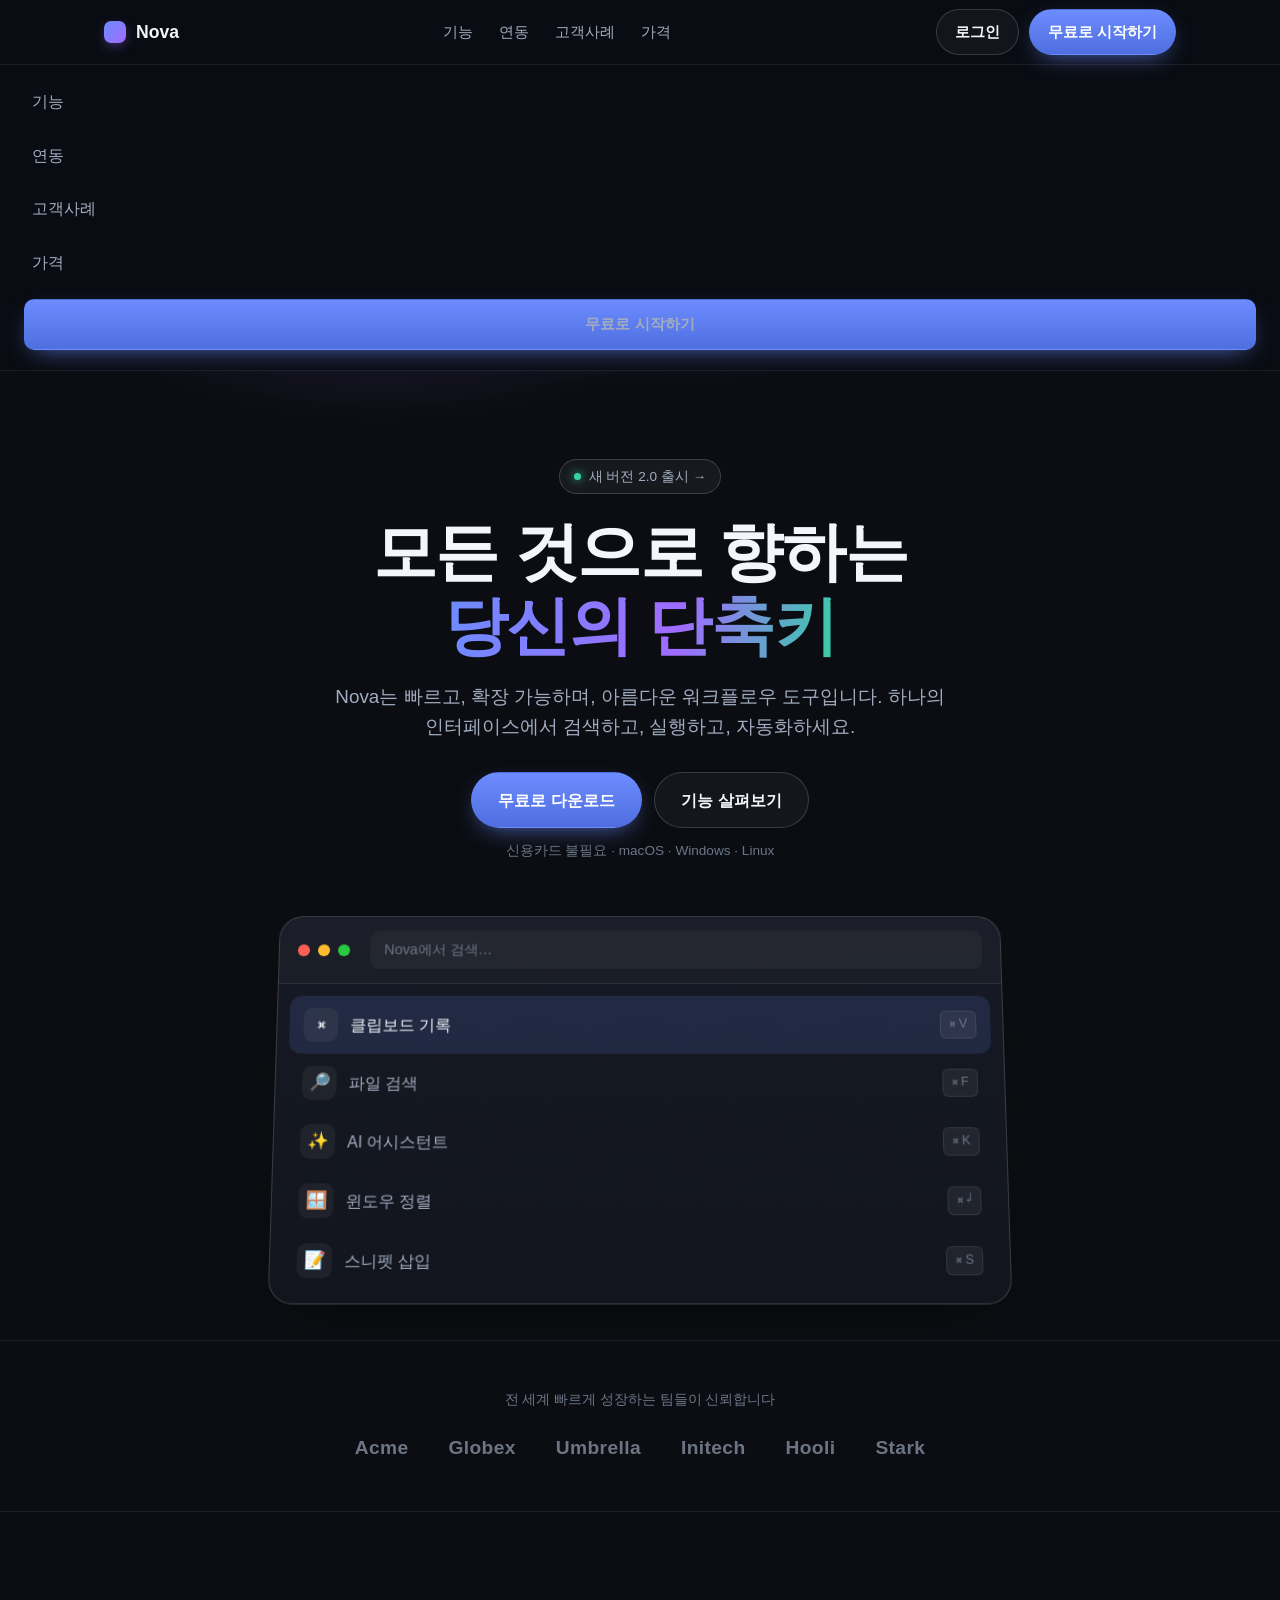
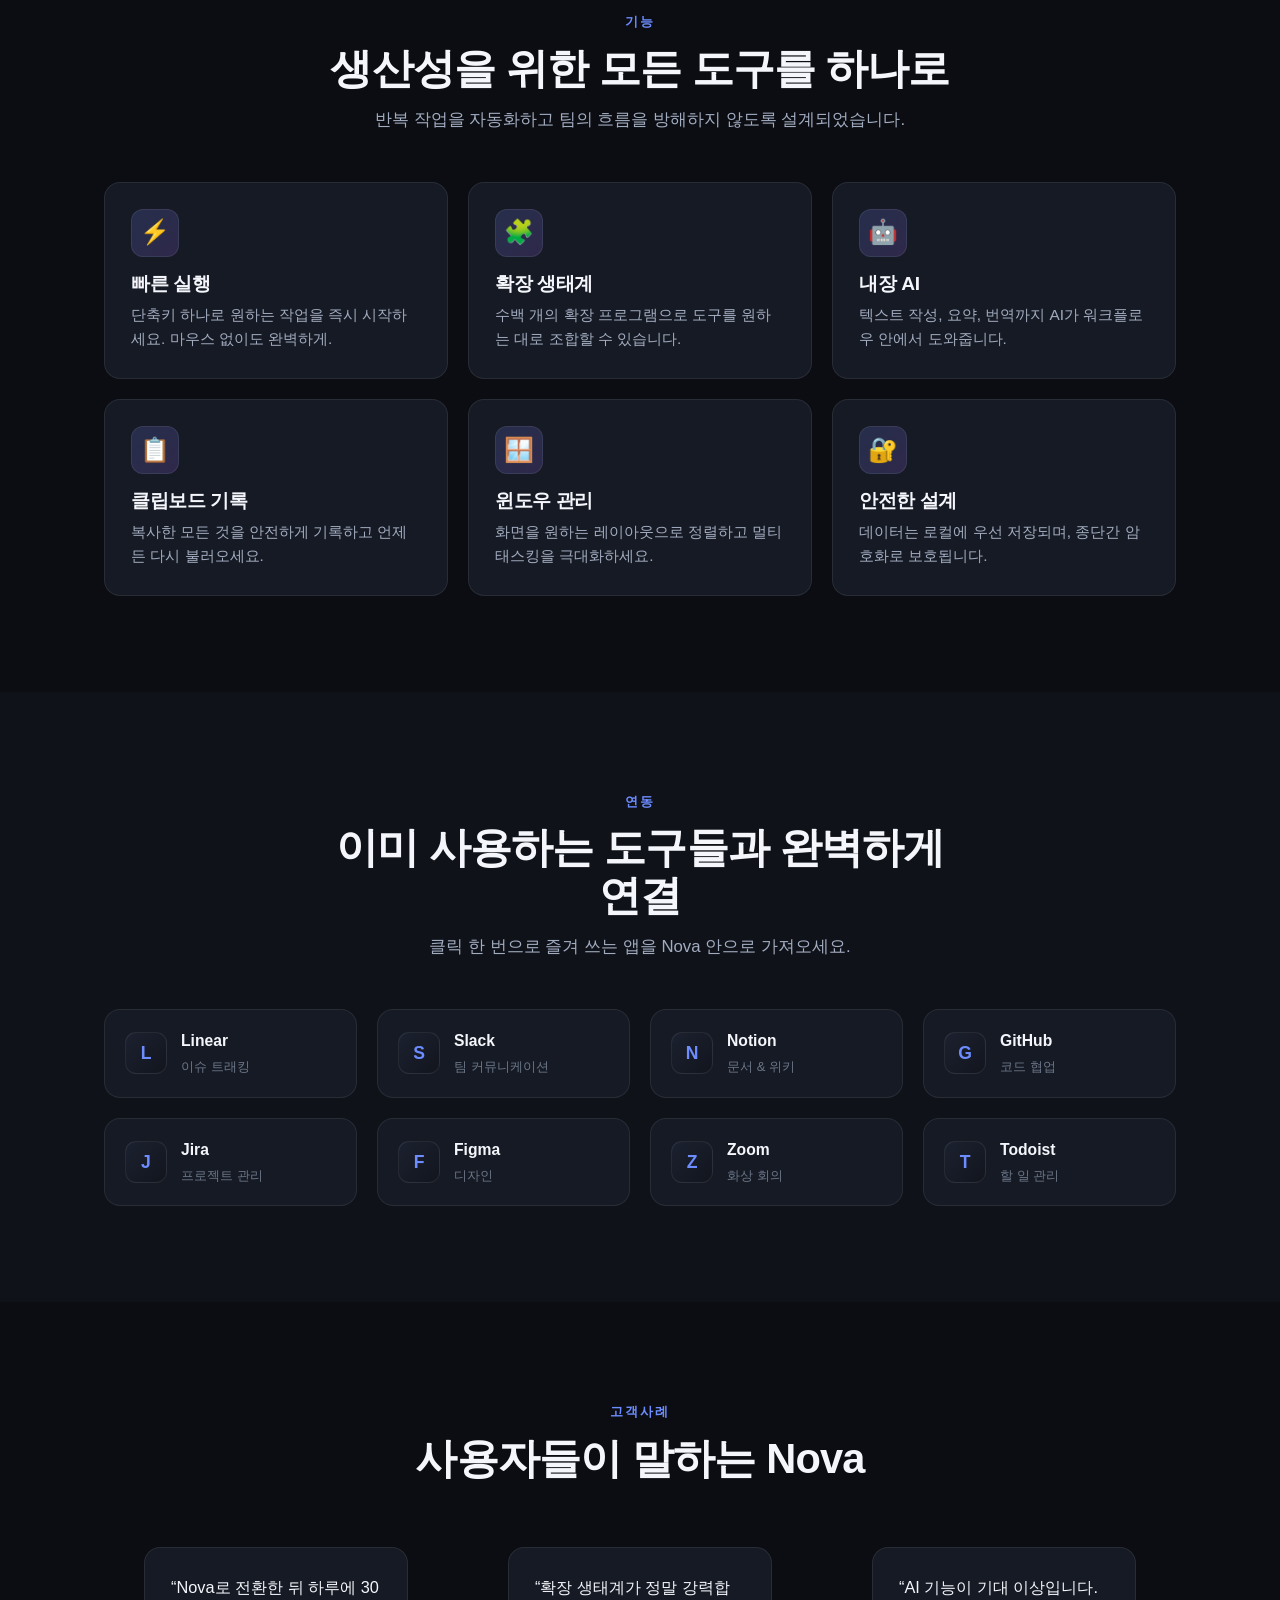
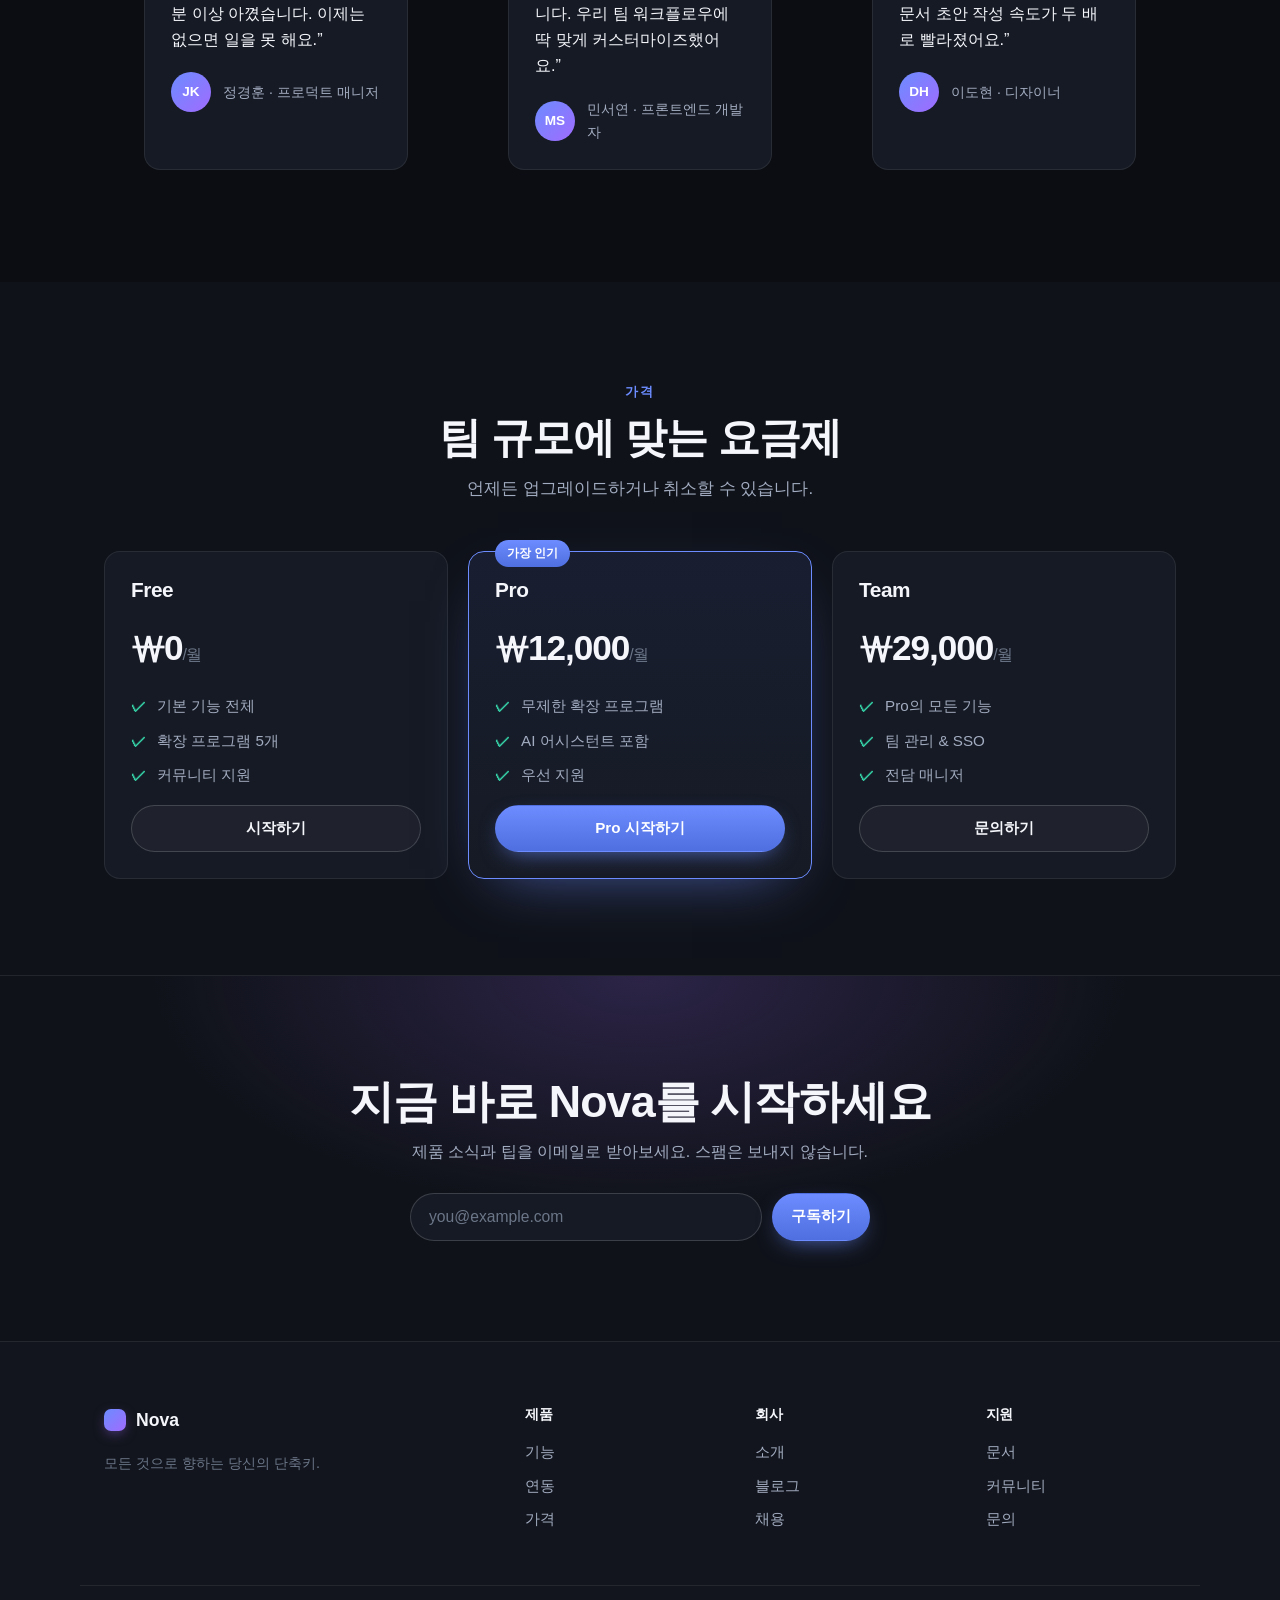
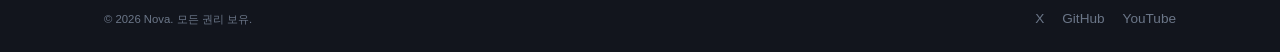
==== index.html @ d924d127 "Add Nova responsive landing page design template Raycast 스타일을 참고한 다크 테마 반응형 랜딩페이지 템플릿 추가. 프레임워크·의존성 " ====
<!DOCTYPE html>
<html lang="ko">
<head>
  <meta charset="UTF-8" />
  <meta name="viewport" content="width=device-width, initial-scale=1.0" />
  <meta name="description" content="모던 SaaS/제품 랜딩페이지 디자인 템플릿 — 반응형 레이아웃, 다크 테마, 재사용 가능한 컴포넌트." />
  <title>Nova — 제품 랜딩페이지 템플릿</title>
  <link rel="preconnect" href="https://fonts.googleapis.com" />
  <link rel="stylesheet" href="styles.css" />
</head>
<body>
  <!-- ============ Navigation ============ -->
  <header class="nav" id="top">
    <div class="container nav__inner">
      <a href="#top" class="brand" aria-label="Nova 홈">
        <span class="brand__mark" aria-hidden="true"></span>
        <span class="brand__name">Nova</span>
      </a>

      <nav class="nav__links" aria-label="주요 메뉴">
        <a href="#features">기능</a>
        <a href="#integrations">연동</a>
        <a href="#testimonials">고객사례</a>
        <a href="#pricing">가격</a>
      </nav>

      <div class="nav__actions">
        <a href="#" class="btn btn--ghost">로그인</a>
        <a href="#cta" class="btn btn--primary">무료로 시작하기</a>
      </div>

      <button class="nav__toggle" id="navToggle" aria-label="메뉴 열기" aria-expanded="false">
        <span></span><span></span><span></span>
      </button>
    </div>

    <div class="nav__mobile" id="navMobile" hidden>
      <a href="#features">기능</a>
      <a href="#integrations">연동</a>
      <a href="#testimonials">고객사례</a>
      <a href="#pricing">가격</a>
      <a href="#cta" class="btn btn--primary">무료로 시작하기</a>
    </div>
  </header>

  <main>
    <!-- ============ Hero ============ -->
    <section class="hero">
      <div class="hero__glow" aria-hidden="true"></div>
      <div class="container hero__inner">
        <a href="#" class="pill">
          <span class="pill__dot"></span> 새 버전 2.0 출시 →
        </a>
        <h1 class="hero__title">
          모든 것으로 향하는<br />
          <span class="gradient-text">당신의 단축키</span>
        </h1>
        <p class="hero__lead">
          Nova는 빠르고, 확장 가능하며, 아름다운 워크플로우 도구입니다.
          하나의 인터페이스에서 검색하고, 실행하고, 자동화하세요.
        </p>
        <div class="hero__actions">
          <a href="#cta" class="btn btn--primary btn--lg">무료로 다운로드</a>
          <a href="#features" class="btn btn--ghost btn--lg">기능 살펴보기</a>
        </div>
        <p class="hero__note">신용카드 불필요 · macOS · Windows · Linux</p>

        <div class="hero__preview">
          <div class="window">
            <div class="window__bar">
              <span class="dot dot--red"></span>
              <span class="dot dot--amber"></span>
              <span class="dot dot--green"></span>
              <div class="window__search">Nova에서 검색…</div>
            </div>
            <div class="window__body">
              <div class="cmd" style="--i:0"><span class="cmd__icon">⌘</span> 클립보드 기록 <kbd>⌘ V</kbd></div>
              <div class="cmd" style="--i:1"><span class="cmd__icon">🔎</span> 파일 검색 <kbd>⌘ F</kbd></div>
              <div class="cmd" style="--i:2"><span class="cmd__icon">✨</span> AI 어시스턴트 <kbd>⌘ K</kbd></div>
              <div class="cmd" style="--i:3"><span class="cmd__icon">🪟</span> 윈도우 정렬 <kbd>⌘ ↵</kbd></div>
              <div class="cmd" style="--i:4"><span class="cmd__icon">📝</span> 스니펫 삽입 <kbd>⌘ S</kbd></div>
            </div>
          </div>
        </div>
      </div>
    </section>

    <!-- ============ Logos ============ -->
    <section class="logos">
      <div class="container">
        <p class="logos__label">전 세계 빠르게 성장하는 팀들이 신뢰합니다</p>
        <div class="logos__row">
          <span>Acme</span><span>Globex</span><span>Umbrella</span>
          <span>Initech</span><span>Hooli</span><span>Stark</span>
        </div>
      </div>
    </section>

    <!-- ============ Features ============ -->
    <section class="section" id="features">
      <div class="container">
        <header class="section__head">
          <span class="eyebrow">기능</span>
          <h2>생산성을 위한 모든 도구를 하나로</h2>
          <p>반복 작업을 자동화하고 팀의 흐름을 방해하지 않도록 설계되었습니다.</p>
        </header>

        <div class="grid grid--3">
          <article class="card feature">
            <div class="feature__icon">⚡</div>
            <h3>빠른 실행</h3>
            <p>단축키 하나로 원하는 작업을 즉시 시작하세요. 마우스 없이도 완벽하게.</p>
          </article>
          <article class="card feature">
            <div class="feature__icon">🧩</div>
            <h3>확장 생태계</h3>
            <p>수백 개의 확장 프로그램으로 도구를 원하는 대로 조합할 수 있습니다.</p>
          </article>
          <article class="card feature">
            <div class="feature__icon">🤖</div>
            <h3>내장 AI</h3>
            <p>텍스트 작성, 요약, 번역까지 AI가 워크플로우 안에서 도와줍니다.</p>
          </article>
          <article class="card feature">
            <div class="feature__icon">📋</div>
            <h3>클립보드 기록</h3>
            <p>복사한 모든 것을 안전하게 기록하고 언제든 다시 불러오세요.</p>
          </article>
          <article class="card feature">
            <div class="feature__icon">🪟</div>
            <h3>윈도우 관리</h3>
            <p>화면을 원하는 레이아웃으로 정렬하고 멀티태스킹을 극대화하세요.</p>
          </article>
          <article class="card feature">
            <div class="feature__icon">🔐</div>
            <h3>안전한 설계</h3>
            <p>데이터는 로컬에 우선 저장되며, 종단간 암호화로 보호됩니다.</p>
          </article>
        </div>
      </div>
    </section>

    <!-- ============ Integrations ============ -->
    <section class="section section--muted" id="integrations">
      <div class="container">
        <header class="section__head">
          <span class="eyebrow">연동</span>
          <h2>이미 사용하는 도구들과 완벽하게 연결</h2>
          <p>클릭 한 번으로 즐겨 쓰는 앱을 Nova 안으로 가져오세요.</p>
        </header>

        <div class="grid grid--4 integrations">
          <div class="card int"><span class="int__badge">L</span><div><strong>Linear</strong><small>이슈 트래킹</small></div></div>
          <div class="card int"><span class="int__badge">S</span><div><strong>Slack</strong><small>팀 커뮤니케이션</small></div></div>
          <div class="card int"><span class="int__badge">N</span><div><strong>Notion</strong><small>문서 &amp; 위키</small></div></div>
          <div class="card int"><span class="int__badge">G</span><div><strong>GitHub</strong><small>코드 협업</small></div></div>
          <div class="card int"><span class="int__badge">J</span><div><strong>Jira</strong><small>프로젝트 관리</small></div></div>
          <div class="card int"><span class="int__badge">F</span><div><strong>Figma</strong><small>디자인</small></div></div>
          <div class="card int"><span class="int__badge">Z</span><div><strong>Zoom</strong><small>화상 회의</small></div></div>
          <div class="card int"><span class="int__badge">T</span><div><strong>Todoist</strong><small>할 일 관리</small></div></div>
        </div>
      </div>
    </section>

    <!-- ============ Testimonials ============ -->
    <section class="section" id="testimonials">
      <div class="container">
        <header class="section__head">
          <span class="eyebrow">고객사례</span>
          <h2>사용자들이 말하는 Nova</h2>
        </header>

        <div class="grid grid--3">
          <blockquote class="card quote">
            <p>“Nova로 전환한 뒤 하루에 30분 이상 아꼈습니다. 이제는 없으면 일을 못 해요.”</p>
            <footer><span class="avatar">JK</span><cite>정경훈 · 프로덕트 매니저</cite></footer>
          </blockquote>
          <blockquote class="card quote">
            <p>“확장 생태계가 정말 강력합니다. 우리 팀 워크플로우에 딱 맞게 커스터마이즈했어요.”</p>
            <footer><span class="avatar">MS</span><cite>민서연 · 프론트엔드 개발자</cite></footer>
          </blockquote>
          <blockquote class="card quote">
            <p>“AI 기능이 기대 이상입니다. 문서 초안 작성 속도가 두 배로 빨라졌어요.”</p>
            <footer><span class="avatar">DH</span><cite>이도현 · 디자이너</cite></footer>
          </blockquote>
        </div>
      </div>
    </section>

    <!-- ============ Pricing ============ -->
    <section class="section section--muted" id="pricing">
      <div class="container">
        <header class="section__head">
          <span class="eyebrow">가격</span>
          <h2>팀 규모에 맞는 요금제</h2>
          <p>언제든 업그레이드하거나 취소할 수 있습니다.</p>
        </header>

        <div class="grid grid--3 pricing">
          <div class="card plan">
            <h3>Free</h3>
            <p class="plan__price">₩0<span>/월</span></p>
            <ul>
              <li>기본 기능 전체</li>
              <li>확장 프로그램 5개</li>
              <li>커뮤니티 지원</li>
            </ul>
            <a href="#cta" class="btn btn--ghost btn--block">시작하기</a>
          </div>
          <div class="card plan plan--featured">
            <span class="plan__tag">가장 인기</span>
            <h3>Pro</h3>
            <p class="plan__price">₩12,000<span>/월</span></p>
            <ul>
              <li>무제한 확장 프로그램</li>
              <li>AI 어시스턴트 포함</li>
              <li>우선 지원</li>
            </ul>
            <a href="#cta" class="btn btn--primary btn--block">Pro 시작하기</a>
          </div>
          <div class="card plan">
            <h3>Team</h3>
            <p class="plan__price">₩29,000<span>/월</span></p>
            <ul>
              <li>Pro의 모든 기능</li>
              <li>팀 관리 &amp; SSO</li>
              <li>전담 매니저</li>
            </ul>
            <a href="#cta" class="btn btn--ghost btn--block">문의하기</a>
          </div>
        </div>
      </div>
    </section>

    <!-- ============ CTA / Newsletter ============ -->
    <section class="cta" id="cta">
      <div class="container cta__inner">
        <h2>지금 바로 Nova를 시작하세요</h2>
        <p>제품 소식과 팁을 이메일로 받아보세요. 스팸은 보내지 않습니다.</p>
        <form class="cta__form" onsubmit="return false;">
          <input type="email" placeholder="you@example.com" aria-label="이메일 주소" required />
          <button type="submit" class="btn btn--primary">구독하기</button>
        </form>
      </div>
    </section>
  </main>

  <!-- ============ Footer ============ -->
  <footer class="footer">
    <div class="container footer__inner">
      <div class="footer__brand">
        <a href="#top" class="brand">
          <span class="brand__mark" aria-hidden="true"></span>
          <span class="brand__name">Nova</span>
        </a>
        <p>모든 것으로 향하는 당신의 단축키.</p>
      </div>
      <nav class="footer__col">
        <h4>제품</h4>
        <a href="#features">기능</a>
        <a href="#integrations">연동</a>
        <a href="#pricing">가격</a>
      </nav>
      <nav class="footer__col">
        <h4>회사</h4>
        <a href="#">소개</a>
        <a href="#">블로그</a>
        <a href="#">채용</a>
      </nav>
      <nav class="footer__col">
        <h4>지원</h4>
        <a href="#">문서</a>
        <a href="#">커뮤니티</a>
        <a href="#">문의</a>
      </nav>
    </div>
    <div class="container footer__bottom">
      <small>© 2026 Nova. 모든 권리 보유.</small>
      <div class="footer__social">
        <a href="#" aria-label="X">X</a>
        <a href="#" aria-label="GitHub">GitHub</a>
        <a href="#" aria-label="YouTube">YouTube</a>
      </div>
    </div>
  </footer>

  <script src="script.js"></script>
</body>
</html>
---- styles.css ----
/* ============================================================
   Nova — 제품 랜딩페이지 디자인 템플릿
   반응형 · 다크 테마 · 재사용 가능한 컴포넌트
   ============================================================ */

/* ---------- Design tokens ---------- */
:root {
  --bg:            #0b0d12;
  --bg-elev:       #12151d;
  --bg-muted:      #0f1219;
  --surface:       #161a24;
  --surface-2:     #1c2130;
  --border:        rgba(255, 255, 255, 0.08);
  --border-strong: rgba(255, 255, 255, 0.16);
  --text:          #f4f6fb;
  --text-dim:      #a2acc0;
  --text-faint:    #6b7688;
  --brand:         #6c8cff;
  --brand-2:       #a06bff;
  --accent:        #35d0a5;
  --danger:        #ff5f57;
  --amber:         #febc2e;
  --green:         #28c840;

  --radius-sm: 10px;
  --radius:    16px;
  --radius-lg: 24px;
  --shadow:    0 20px 60px -20px rgba(0, 0, 0, 0.6);
  --shadow-sm: 0 6px 24px -12px rgba(0, 0, 0, 0.5);

  --container: 1120px;
  --gutter:    24px;

  --font: -apple-system, BlinkMacSystemFont, "Segoe UI", "Noto Sans KR",
          Roboto, Helvetica, Arial, sans-serif;
}

/* ---------- Reset ---------- */
*,
*::before,
*::after { box-sizing: border-box; }

html { scroll-behavior: smooth; }

body {
  margin: 0;
  font-family: var(--font);
  background: var(--bg);
  color: var(--text);
  line-height: 1.6;
  -webkit-font-smoothing: antialiased;
  overflow-x: hidden;
}

h1, h2, h3, h4 { line-height: 1.15; margin: 0; font-weight: 700; letter-spacing: -0.02em; }
p { margin: 0; }
a { color: inherit; text-decoration: none; }
img { max-width: 100%; display: block; }
ul { margin: 0; padding: 0; list-style: none; }

.container {
  width: 100%;
  max-width: var(--container);
  margin-inline: auto;
  padding-inline: var(--gutter);
}

/* ---------- Buttons ---------- */
.btn {
  --btn-pad: 10px 18px;
  display: inline-flex;
  align-items: center;
  justify-content: center;
  gap: 8px;
  padding: var(--btn-pad);
  border-radius: 999px;
  font-size: 0.95rem;
  font-weight: 600;
  border: 1px solid transparent;
  cursor: pointer;
  transition: transform 0.15s ease, background 0.2s ease, border-color 0.2s ease, box-shadow 0.2s ease;
  white-space: nowrap;
}
.btn:active { transform: translateY(1px); }
.btn--primary {
  background: linear-gradient(180deg, var(--brand), #4f6fe0);
  color: #fff;
  box-shadow: 0 8px 24px -10px rgba(108, 140, 255, 0.8);
}
.btn--primary:hover { box-shadow: 0 12px 30px -8px rgba(108, 140, 255, 0.9); transform: translateY(-1px); }
.btn--ghost {
  background: rgba(255, 255, 255, 0.04);
  color: var(--text);
  border-color: var(--border-strong);
}
.btn--ghost:hover { background: rgba(255, 255, 255, 0.08); }
.btn--lg { --btn-pad: 14px 26px; font-size: 1.02rem; }
.btn--block { width: 100%; }

/* ---------- Navigation ---------- */
.nav {
  position: sticky;
  top: 0;
  z-index: 50;
  backdrop-filter: saturate(160%) blur(14px);
  background: rgba(11, 13, 18, 0.72);
  border-bottom: 1px solid var(--border);
}
.nav__inner {
  display: flex;
  align-items: center;
  gap: 24px;
  height: 64px;
}
.brand { display: inline-flex; align-items: center; gap: 10px; font-weight: 700; font-size: 1.1rem; }
.brand__mark {
  width: 22px; height: 22px; border-radius: 7px;
  background: linear-gradient(135deg, var(--brand), var(--brand-2));
  box-shadow: 0 4px 14px -4px rgba(160, 107, 255, 0.7);
}
.nav__links { display: flex; gap: 26px; margin-inline: auto; }
.nav__links a { color: var(--text-dim); font-size: 0.95rem; transition: color 0.15s ease; }
.nav__links a:hover { color: var(--text); }
.nav__actions { display: flex; gap: 10px; }

.nav__toggle {
  display: none;
  flex-direction: column;
  gap: 5px;
  background: none;
  border: 0;
  cursor: pointer;
  padding: 8px;
  margin-left: auto;
}
.nav__toggle span {
  width: 22px; height: 2px; background: var(--text); border-radius: 2px;
  transition: transform 0.25s ease, opacity 0.2s ease;
}
.nav__toggle[aria-expanded="true"] span:nth-child(1) { transform: translateY(7px) rotate(45deg); }
.nav__toggle[aria-expanded="true"] span:nth-child(2) { opacity: 0; }
.nav__toggle[aria-expanded="true"] span:nth-child(3) { transform: translateY(-7px) rotate(-45deg); }

.nav__mobile {
  display: flex;
  flex-direction: column;
  gap: 4px;
  padding: 12px var(--gutter) 20px;
  border-top: 1px solid var(--border);
}
.nav__mobile a { padding: 12px 8px; color: var(--text-dim); border-radius: var(--radius-sm); }
.nav__mobile a:hover { background: var(--surface); color: var(--text); }
.nav__mobile .btn { margin-top: 8px; }

/* ---------- Hero ---------- */
.hero { position: relative; padding: 88px 0 40px; text-align: center; overflow: hidden; }
.hero__glow {
  position: absolute; inset: -20% 0 auto 0; height: 620px; z-index: 0;
  background:
    radial-gradient(600px 300px at 50% 0%, rgba(108, 140, 255, 0.28), transparent 70%),
    radial-gradient(500px 260px at 30% 10%, rgba(160, 107, 255, 0.22), transparent 70%);
  pointer-events: none;
}
.hero__inner { position: relative; z-index: 1; }

.pill {
  display: inline-flex; align-items: center; gap: 8px;
  padding: 6px 14px; border-radius: 999px;
  background: rgba(255, 255, 255, 0.05);
  border: 1px solid var(--border-strong);
  font-size: 0.85rem; color: var(--text-dim);
  transition: border-color 0.2s ease, color 0.2s ease;
}
.pill:hover { color: var(--text); border-color: var(--brand); }
.pill__dot { width: 7px; height: 7px; border-radius: 50%; background: var(--accent); box-shadow: 0 0 10px var(--accent); }

.hero__title { font-size: clamp(2.4rem, 6vw, 4rem); margin: 22px 0 18px; }
.gradient-text {
  background: linear-gradient(100deg, var(--brand), var(--brand-2) 60%, var(--accent));
  -webkit-background-clip: text; background-clip: text; color: transparent;
}
.hero__lead { max-width: 620px; margin: 0 auto; color: var(--text-dim); font-size: clamp(1rem, 2vw, 1.18rem); }
.hero__actions { display: flex; gap: 12px; justify-content: center; flex-wrap: wrap; margin: 30px 0 12px; }
.hero__note { color: var(--text-faint); font-size: 0.85rem; }

/* Product preview window */
.hero__preview { margin-top: 54px; perspective: 1200px; }
.window {
  max-width: 720px; margin: 0 auto;
  background: linear-gradient(180deg, var(--surface), var(--bg-elev));
  border: 1px solid var(--border-strong);
  border-radius: var(--radius-lg);
  box-shadow: var(--shadow);
  overflow: hidden;
  transform: rotateX(6deg);
  transform-origin: top center;
}
.window__bar {
  display: flex; align-items: center; gap: 8px;
  padding: 14px 18px; border-bottom: 1px solid var(--border);
  background: rgba(255, 255, 255, 0.02);
}
.dot { width: 12px; height: 12px; border-radius: 50%; }
.dot--red { background: var(--danger); }
.dot--amber { background: var(--amber); }
.dot--green { background: var(--green); }
.window__search {
  margin-left: 12px; flex: 1; text-align: left;
  padding: 8px 14px; border-radius: 10px;
  background: rgba(255, 255, 255, 0.04);
  color: var(--text-faint); font-size: 0.9rem;
}
.window__body { padding: 12px; text-align: left; }
.cmd {
  display: flex; align-items: center; gap: 12px;
  padding: 12px 14px; border-radius: 12px;
  color: var(--text-dim); font-size: 0.98rem;
  animation: rise 0.5s ease both;
  animation-delay: calc(var(--i) * 80ms);
}
.cmd:hover { background: var(--surface-2); color: var(--text); }
.cmd:first-child { background: rgba(108, 140, 255, 0.14); color: var(--text); }
.cmd__icon {
  width: 34px; height: 34px; display: grid; place-items: center;
  border-radius: 9px; background: rgba(255, 255, 255, 0.05); font-size: 1.05rem;
}
.cmd kbd {
  margin-left: auto; font-family: var(--font); font-size: 0.78rem;
  padding: 3px 8px; border-radius: 6px;
  background: rgba(255, 255, 255, 0.06); border: 1px solid var(--border);
  color: var(--text-faint);
}

@keyframes rise { from { opacity: 0; transform: translateY(10px); } to { opacity: 1; transform: none; } }

/* ---------- Logos strip ---------- */
.logos { padding: 48px 0; border-top: 1px solid var(--border); border-bottom: 1px solid var(--border); }
.logos__label { text-align: center; color: var(--text-faint); font-size: 0.85rem; margin-bottom: 22px; }
.logos__row {
  display: flex; flex-wrap: wrap; justify-content: center;
  gap: 40px; opacity: 0.65;
}
.logos__row span { font-weight: 700; font-size: 1.2rem; letter-spacing: 0.02em; color: var(--text-dim); }

/* ---------- Sections ---------- */
.section { padding: 96px 0; }
.section--muted { background: var(--bg-muted); }
.section__head { max-width: 640px; margin: 0 auto 48px; text-align: center; }
.eyebrow {
  display: inline-block; margin-bottom: 12px;
  font-size: 0.8rem; font-weight: 700; letter-spacing: 0.14em; text-transform: uppercase;
  color: var(--brand);
}
.section__head h2 { font-size: clamp(1.8rem, 4vw, 2.6rem); margin-bottom: 14px; }
.section__head p { color: var(--text-dim); font-size: 1.05rem; }

/* ---------- Grid & Cards ---------- */
.grid { display: grid; gap: 20px; }
.grid--3 { grid-template-columns: repeat(3, 1fr); }
.grid--4 { grid-template-columns: repeat(4, 1fr); }

.card {
  background: var(--surface);
  border: 1px solid var(--border);
  border-radius: var(--radius);
  padding: 26px;
  transition: transform 0.2s ease, border-color 0.2s ease, box-shadow 0.2s ease;
}
.card:hover { transform: translateY(-4px); border-color: var(--border-strong); box-shadow: var(--shadow-sm); }

.feature__icon {
  width: 48px; height: 48px; display: grid; place-items: center;
  font-size: 1.5rem; border-radius: 12px; margin-bottom: 16px;
  background: linear-gradient(135deg, rgba(108, 140, 255, 0.18), rgba(160, 107, 255, 0.18));
  border: 1px solid var(--border);
}
.feature h3 { font-size: 1.2rem; margin-bottom: 8px; }
.feature p { color: var(--text-dim); font-size: 0.96rem; }

/* Integrations */
.int { display: flex; align-items: center; gap: 14px; padding: 18px 20px; }
.int__badge {
  width: 42px; height: 42px; flex: none; display: grid; place-items: center;
  border-radius: 11px; font-weight: 700; font-size: 1.1rem;
  background: linear-gradient(135deg, var(--surface-2), var(--bg-elev));
  border: 1px solid var(--border); color: var(--brand);
}
.int strong { display: block; font-size: 0.98rem; }
.int small { color: var(--text-faint); font-size: 0.82rem; }

/* Testimonials */
.quote { display: flex; flex-direction: column; gap: 20px; }
.quote p { color: var(--text); font-size: 1.02rem; }
.quote footer { display: flex; align-items: center; gap: 12px; }
.avatar {
  width: 40px; height: 40px; flex: none; display: grid; place-items: center;
  border-radius: 50%; font-weight: 700; font-size: 0.85rem; color: #fff;
  background: linear-gradient(135deg, var(--brand), var(--brand-2));
}
.quote cite { font-style: normal; font-size: 0.88rem; color: var(--text-dim); }

/* Pricing */
.plan { display: flex; flex-direction: column; gap: 18px; position: relative; }
.plan h3 { font-size: 1.3rem; }
.plan__price { font-size: 2.2rem; font-weight: 800; letter-spacing: -0.03em; }
.plan__price span { font-size: 1rem; font-weight: 500; color: var(--text-faint); }
.plan ul { display: flex; flex-direction: column; gap: 10px; flex: 1; }
.plan li { color: var(--text-dim); font-size: 0.95rem; padding-left: 26px; position: relative; }
.plan li::before {
  content: "✓"; position: absolute; left: 0; color: var(--accent); font-weight: 700;
}
.plan--featured {
  border-color: var(--brand);
  background: linear-gradient(180deg, rgba(108, 140, 255, 0.1), var(--surface));
  box-shadow: 0 20px 60px -30px rgba(108, 140, 255, 0.7);
}
.plan__tag {
  position: absolute; top: -12px; left: 26px;
  padding: 4px 12px; border-radius: 999px; font-size: 0.75rem; font-weight: 700;
  background: linear-gradient(180deg, var(--brand), #4f6fe0); color: #fff;
}

/* ---------- CTA ---------- */
.cta {
  padding: 100px 0;
  background:
    radial-gradient(700px 340px at 50% 0%, rgba(160, 107, 255, 0.2), transparent 70%),
    var(--bg-muted);
  text-align: center;
  border-top: 1px solid var(--border);
}
.cta__inner h2 { font-size: clamp(1.9rem, 4vw, 2.8rem); margin-bottom: 12px; }
.cta__inner > p { color: var(--text-dim); margin-bottom: 28px; }
.cta__form {
  display: flex; gap: 10px; justify-content: center; flex-wrap: wrap;
  max-width: 460px; margin: 0 auto;
}
.cta__form input {
  flex: 1; min-width: 220px;
  padding: 14px 18px; border-radius: 999px;
  background: var(--surface); border: 1px solid var(--border-strong);
  color: var(--text); font-size: 0.98rem; font-family: var(--font);
}
.cta__form input::placeholder { color: var(--text-faint); }
.cta__form input:focus { outline: none; border-color: var(--brand); box-shadow: 0 0 0 3px rgba(108, 140, 255, 0.2); }

/* ---------- Footer ---------- */
.footer { border-top: 1px solid var(--border); padding-top: 64px; background: var(--bg-elev); }
.footer__inner {
  display: grid;
  grid-template-columns: 2fr 1fr 1fr 1fr;
  gap: 40px;
  padding-bottom: 48px;
}
.footer__brand p { color: var(--text-faint); font-size: 0.9rem; margin-top: 14px; max-width: 240px; }
.footer__col h4 { font-size: 0.9rem; margin-bottom: 14px; color: var(--text); }
.footer__col a { display: block; color: var(--text-dim); font-size: 0.92rem; padding: 5px 0; transition: color 0.15s ease; }
.footer__col a:hover { color: var(--text); }
.footer__bottom {
  display: flex; justify-content: space-between; align-items: center;
  padding: 22px var(--gutter); border-top: 1px solid var(--border);
  color: var(--text-faint); font-size: 0.85rem;
}
.footer__social { display: flex; gap: 18px; }
.footer__social a { color: var(--text-faint); transition: color 0.15s ease; }
.footer__social a:hover { color: var(--text); }

/* ============================================================
   Responsive breakpoints
   ============================================================ */
@media (max-width: 960px) {
  .grid--4 { grid-template-columns: repeat(2, 1fr); }
  .footer__inner { grid-template-columns: 1fr 1fr; gap: 32px; }
}

@media (max-width: 760px) {
  .nav__links, .nav__actions { display: none; }
  .nav__toggle { display: flex; }
  .grid--3 { grid-template-columns: 1fr; }
  .section { padding: 72px 0; }
  .window { transform: none; }
  .hero { padding: 60px 0 20px; }
  .footer__bottom { flex-direction: column; gap: 14px; text-align: center; }
}

@media (max-width: 460px) {
  .grid--4 { grid-template-columns: 1fr; }
  .footer__inner { grid-template-columns: 1fr; }
  .logos__row { gap: 24px; }
}

/* Scroll reveal */
.reveal { opacity: 0; transform: translateY(18px); transition: opacity 0.5s ease, transform 0.5s ease; }
.reveal.is-visible { opacity: 1; transform: none; }

/* Reduced motion */
@media (prefers-reduced-motion: reduce) {
  * { animation: none !important; scroll-behavior: auto !important; }
  .card:hover, .btn--primary:hover { transform: none; }
  .reveal { opacity: 1; transform: none; transition: none; }
}
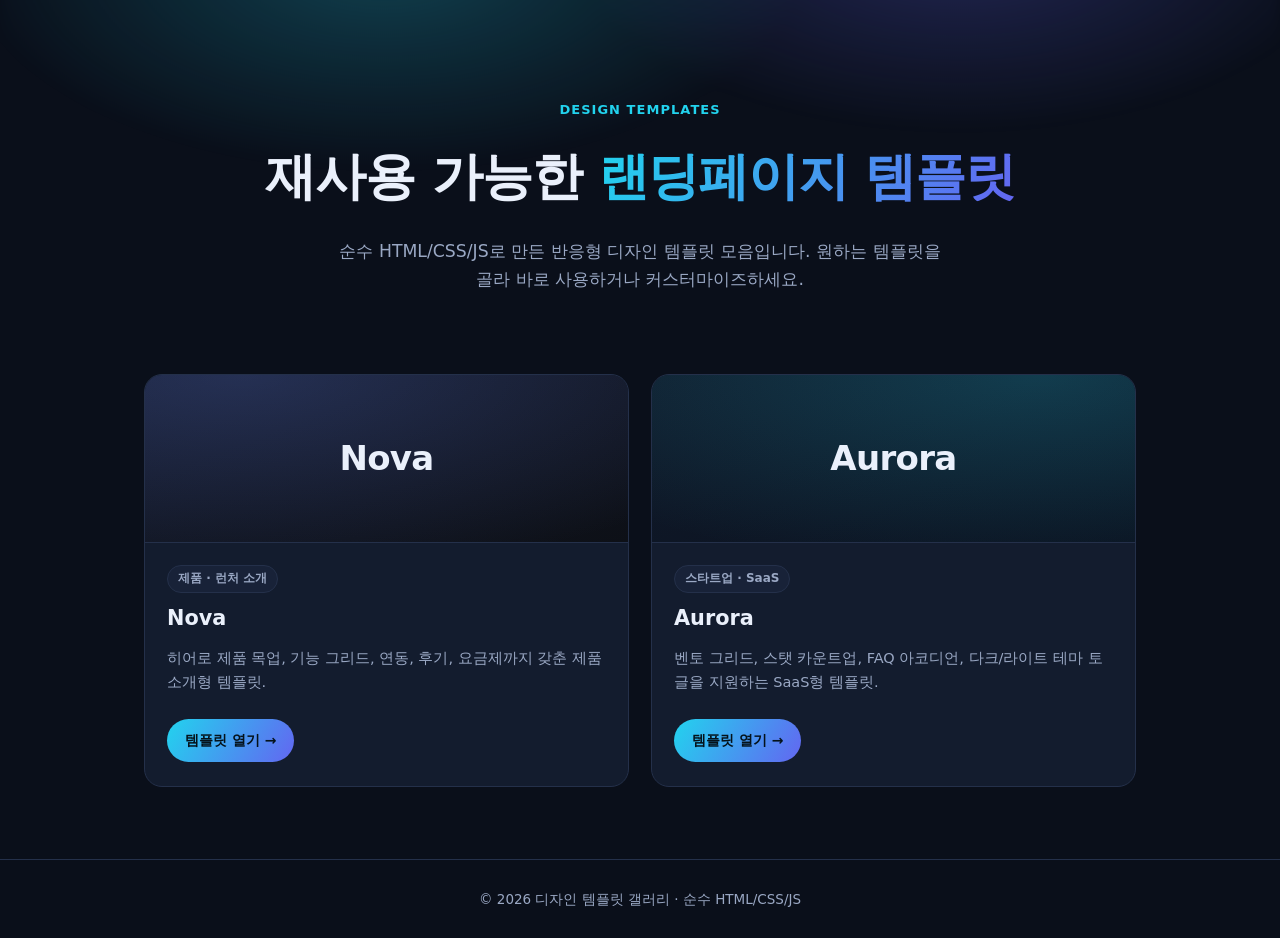
==== commit eefefcae: "Add gallery landing page, dev log, and GitHub Pages deploy - Root index.html: gallery landing linkin" ====
--- a/index.html
+++ b/index.html
@@ -3,287 +3,132 @@
 <head>
   <meta charset="UTF-8" />
   <meta name="viewport" content="width=device-width, initial-scale=1.0" />
-  <meta name="description" content="모던 SaaS/제품 랜딩페이지 디자인 템플릿 — 반응형 레이아웃, 다크 테마, 재사용 가능한 컴포넌트." />
-  <title>Nova — 제품 랜딩페이지 템플릿</title>
-  <link rel="preconnect" href="https://fonts.googleapis.com" />
-  <link rel="stylesheet" href="styles.css" />
+  <meta name="description" content="재사용 가능한 반응형 랜딩페이지 디자인 템플릿 모음 — Nova, Aurora." />
+  <title>디자인 템플릿 갤러리</title>
+  <style>
+    :root {
+      --bg: #0a0f1a; --surface: #131c2e; --surface-2: #182238;
+      --border: #24304a; --text: #eaf0fb; --muted: #9aa8c4;
+      --brand: #22d3ee; --brand-2: #6366f1;
+      --grad: linear-gradient(120deg, var(--brand), var(--brand-2));
+      --radius: 18px;
+    }
+    * { box-sizing: border-box; }
+    body {
+      margin: 0; background: var(--bg); color: var(--text);
+      font-family: system-ui, -apple-system, "Segoe UI", Roboto,
+        "Apple SD Gothic Neo", "Malgun Gothic", sans-serif;
+      line-height: 1.65; -webkit-font-smoothing: antialiased;
+    }
+    a { color: inherit; text-decoration: none; }
+    .wrap { max-width: 1040px; margin-inline: auto; padding: 0 24px; }
+
+    header.hero {
+      position: relative; overflow: hidden;
+      text-align: center; padding: 96px 0 56px;
+    }
+    header.hero::before {
+      content: ""; position: absolute; inset: -40% 0 auto 0; height: 500px;
+      background:
+        radial-gradient(600px 300px at 30% 20%, rgba(34,211,238,.25), transparent 70%),
+        radial-gradient(560px 280px at 75% 15%, rgba(99,102,241,.28), transparent 70%);
+      filter: blur(6px); pointer-events: none;
+    }
+    .eyebrow {
+      position: relative; display: inline-block; color: var(--brand);
+      font-weight: 700; font-size: 13px; letter-spacing: .08em;
+      text-transform: uppercase; margin-bottom: 14px;
+    }
+    h1 {
+      position: relative; margin: 0; font-size: clamp(2rem, 5vw, 3.2rem);
+      font-weight: 800; letter-spacing: -.02em;
+    }
+    .grad {
+      background: var(--grad); -webkit-background-clip: text;
+      background-clip: text; color: transparent;
+    }
+    header.hero p {
+      position: relative; color: var(--muted); max-width: 56ch;
+      margin: 18px auto 0; font-size: 1.08rem;
+    }
+
+    .grid {
+      display: grid; grid-template-columns: repeat(2, 1fr);
+      gap: 22px; padding: 24px 0 72px;
+    }
+    .card {
+      display: flex; flex-direction: column;
+      background: var(--surface); border: 1px solid var(--border);
+      border-radius: var(--radius); overflow: hidden;
+      transition: transform .2s ease, border-color .2s ease, box-shadow .2s ease;
+    }
+    .card:hover {
+      transform: translateY(-4px);
+      border-color: color-mix(in srgb, var(--brand) 45%, var(--border));
+      box-shadow: 0 24px 50px -24px rgba(0,0,0,.6);
+    }
+    .thumb {
+      height: 168px; display: grid; place-items: center;
+      font-size: 34px; font-weight: 800; letter-spacing: -.02em;
+      border-bottom: 1px solid var(--border);
+    }
+    .thumb--nova { background: radial-gradient(120% 120% at 20% 0%, #6c8cff33, transparent), linear-gradient(160deg,#141a2b,#0d1017); }
+    .thumb--aurora { background: radial-gradient(120% 120% at 80% 0%, #22d3ee33, transparent), linear-gradient(160deg,#101a2a,#0b1220); }
+    .card__body { padding: 22px 22px 24px; display: flex; flex-direction: column; gap: 8px; flex: 1; }
+    .card__body h2 { margin: 0; font-size: 1.3rem; }
+    .tag {
+      align-self: flex-start; font-size: 12px; font-weight: 600;
+      color: var(--muted); background: var(--surface-2);
+      border: 1px solid var(--border); border-radius: 999px; padding: 3px 10px;
+    }
+    .card__body p { color: var(--muted); font-size: 14.5px; margin: 4px 0 0; }
+    .card__cta {
+      margin-top: 16px; display: inline-flex; align-items: center; gap: 8px;
+      align-self: flex-start; padding: 10px 18px; border-radius: 999px;
+      font-weight: 600; font-size: 14px; background: var(--grad); color: #04121a;
+    }
+
+    footer { border-top: 1px solid var(--border); padding: 28px 0; color: var(--muted); font-size: 13.5px; text-align: center; }
+
+    @media (max-width: 720px) { .grid { grid-template-columns: 1fr; } }
+    @media (prefers-reduced-motion: reduce) { .card:hover { transform: none; } }
+  </style>
 </head>
 <body>
-  <!-- ============ Navigation ============ -->
-  <header class="nav" id="top">
-    <div class="container nav__inner">
-      <a href="#top" class="brand" aria-label="Nova 홈">
-        <span class="brand__mark" aria-hidden="true"></span>
-        <span class="brand__name">Nova</span>
-      </a>
-
-      <nav class="nav__links" aria-label="주요 메뉴">
-        <a href="#features">기능</a>
-        <a href="#integrations">연동</a>
-        <a href="#testimonials">고객사례</a>
-        <a href="#pricing">가격</a>
-      </nav>
-
-      <div class="nav__actions">
-        <a href="#" class="btn btn--ghost">로그인</a>
-        <a href="#cta" class="btn btn--primary">무료로 시작하기</a>
-      </div>
-
-      <button class="nav__toggle" id="navToggle" aria-label="메뉴 열기" aria-expanded="false">
-        <span></span><span></span><span></span>
-      </button>
-    </div>
-
-    <div class="nav__mobile" id="navMobile" hidden>
-      <a href="#features">기능</a>
-      <a href="#integrations">연동</a>
-      <a href="#testimonials">고객사례</a>
-      <a href="#pricing">가격</a>
-      <a href="#cta" class="btn btn--primary">무료로 시작하기</a>
+  <header class="hero">
+    <div class="wrap">
+      <span class="eyebrow">Design Templates</span>
+      <h1>재사용 가능한 <span class="grad">랜딩페이지 템플릿</span></h1>
+      <p>순수 HTML/CSS/JS로 만든 반응형 디자인 템플릿 모음입니다. 원하는 템플릿을 골라 바로 사용하거나 커스터마이즈하세요.</p>
     </div>
   </header>
 
-  <main>
-    <!-- ============ Hero ============ -->
-    <section class="hero">
-      <div class="hero__glow" aria-hidden="true"></div>
-      <div class="container hero__inner">
-        <a href="#" class="pill">
-          <span class="pill__dot"></span> 새 버전 2.0 출시 →
-        </a>
-        <h1 class="hero__title">
-          모든 것으로 향하는<br />
-          <span class="gradient-text">당신의 단축키</span>
-        </h1>
-        <p class="hero__lead">
-          Nova는 빠르고, 확장 가능하며, 아름다운 워크플로우 도구입니다.
-          하나의 인터페이스에서 검색하고, 실행하고, 자동화하세요.
-        </p>
-        <div class="hero__actions">
-          <a href="#cta" class="btn btn--primary btn--lg">무료로 다운로드</a>
-          <a href="#features" class="btn btn--ghost btn--lg">기능 살펴보기</a>
+  <main class="wrap">
+    <div class="grid">
+      <a class="card" href="./nova/">
+        <div class="thumb thumb--nova">Nova</div>
+        <div class="card__body">
+          <span class="tag">제품 · 런처 소개</span>
+          <h2>Nova</h2>
+          <p>히어로 제품 목업, 기능 그리드, 연동, 후기, 요금제까지 갖춘 제품 소개형 템플릿.</p>
+          <span class="card__cta">템플릿 열기 →</span>
         </div>
-        <p class="hero__note">신용카드 불필요 · macOS · Windows · Linux</p>
+      </a>
 
-        <div class="hero__preview">
-          <div class="window">
-            <div class="window__bar">
-              <span class="dot dot--red"></span>
-              <span class="dot dot--amber"></span>
-              <span class="dot dot--green"></span>
-              <div class="window__search">Nova에서 검색…</div>
-            </div>
-            <div class="window__body">
-              <div class="cmd" style="--i:0"><span class="cmd__icon">⌘</span> 클립보드 기록 <kbd>⌘ V</kbd></div>
-              <div class="cmd" style="--i:1"><span class="cmd__icon">🔎</span> 파일 검색 <kbd>⌘ F</kbd></div>
-              <div class="cmd" style="--i:2"><span class="cmd__icon">✨</span> AI 어시스턴트 <kbd>⌘ K</kbd></div>
-              <div class="cmd" style="--i:3"><span class="cmd__icon">🪟</span> 윈도우 정렬 <kbd>⌘ ↵</kbd></div>
-              <div class="cmd" style="--i:4"><span class="cmd__icon">📝</span> 스니펫 삽입 <kbd>⌘ S</kbd></div>
-            </div>
-          </div>
+      <a class="card" href="./aurora/">
+        <div class="thumb thumb--aurora">Aurora</div>
+        <div class="card__body">
+          <span class="tag">스타트업 · SaaS</span>
+          <h2>Aurora</h2>
+          <p>벤토 그리드, 스탯 카운트업, FAQ 아코디언, 다크/라이트 테마 토글을 지원하는 SaaS형 템플릿.</p>
+          <span class="card__cta">템플릿 열기 →</span>
         </div>
-      </div>
-    </section>
-
-    <!-- ============ Logos ============ -->
-    <section class="logos">
-      <div class="container">
-        <p class="logos__label">전 세계 빠르게 성장하는 팀들이 신뢰합니다</p>
-        <div class="logos__row">
-          <span>Acme</span><span>Globex</span><span>Umbrella</span>
-          <span>Initech</span><span>Hooli</span><span>Stark</span>
-        </div>
-      </div>
-    </section>
-
-    <!-- ============ Features ============ -->
-    <section class="section" id="features">
-      <div class="container">
-        <header class="section__head">
-          <span class="eyebrow">기능</span>
-          <h2>생산성을 위한 모든 도구를 하나로</h2>
-          <p>반복 작업을 자동화하고 팀의 흐름을 방해하지 않도록 설계되었습니다.</p>
-        </header>
-
-        <div class="grid grid--3">
-          <article class="card feature">
-            <div class="feature__icon">⚡</div>
-            <h3>빠른 실행</h3>
-            <p>단축키 하나로 원하는 작업을 즉시 시작하세요. 마우스 없이도 완벽하게.</p>
-          </article>
-          <article class="card feature">
-            <div class="feature__icon">🧩</div>
-            <h3>확장 생태계</h3>
-            <p>수백 개의 확장 프로그램으로 도구를 원하는 대로 조합할 수 있습니다.</p>
-          </article>
-          <article class="card feature">
-            <div class="feature__icon">🤖</div>
-            <h3>내장 AI</h3>
-            <p>텍스트 작성, 요약, 번역까지 AI가 워크플로우 안에서 도와줍니다.</p>
-          </article>
-          <article class="card feature">
-            <div class="feature__icon">📋</div>
-            <h3>클립보드 기록</h3>
-            <p>복사한 모든 것을 안전하게 기록하고 언제든 다시 불러오세요.</p>
-          </article>
-          <article class="card feature">
-            <div class="feature__icon">🪟</div>
-            <h3>윈도우 관리</h3>
-            <p>화면을 원하는 레이아웃으로 정렬하고 멀티태스킹을 극대화하세요.</p>
-          </article>
-          <article class="card feature">
-            <div class="feature__icon">🔐</div>
-            <h3>안전한 설계</h3>
-            <p>데이터는 로컬에 우선 저장되며, 종단간 암호화로 보호됩니다.</p>
-          </article>
-        </div>
-      </div>
-    </section>
-
-    <!-- ============ Integrations ============ -->
-    <section class="section section--muted" id="integrations">
-      <div class="container">
-        <header class="section__head">
-          <span class="eyebrow">연동</span>
-          <h2>이미 사용하는 도구들과 완벽하게 연결</h2>
-          <p>클릭 한 번으로 즐겨 쓰는 앱을 Nova 안으로 가져오세요.</p>
-        </header>
-
-        <div class="grid grid--4 integrations">
-          <div class="card int"><span class="int__badge">L</span><div><strong>Linear</strong><small>이슈 트래킹</small></div></div>
-          <div class="card int"><span class="int__badge">S</span><div><strong>Slack</strong><small>팀 커뮤니케이션</small></div></div>
-          <div class="card int"><span class="int__badge">N</span><div><strong>Notion</strong><small>문서 &amp; 위키</small></div></div>
-          <div class="card int"><span class="int__badge">G</span><div><strong>GitHub</strong><small>코드 협업</small></div></div>
-          <div class="card int"><span class="int__badge">J</span><div><strong>Jira</strong><small>프로젝트 관리</small></div></div>
-          <div class="card int"><span class="int__badge">F</span><div><strong>Figma</strong><small>디자인</small></div></div>
-          <div class="card int"><span class="int__badge">Z</span><div><strong>Zoom</strong><small>화상 회의</small></div></div>
-          <div class="card int"><span class="int__badge">T</span><div><strong>Todoist</strong><small>할 일 관리</small></div></div>
-        </div>
-      </div>
-    </section>
-
-    <!-- ============ Testimonials ============ -->
-    <section class="section" id="testimonials">
-      <div class="container">
-        <header class="section__head">
-          <span class="eyebrow">고객사례</span>
-          <h2>사용자들이 말하는 Nova</h2>
-        </header>
-
-        <div class="grid grid--3">
-          <blockquote class="card quote">
-            <p>“Nova로 전환한 뒤 하루에 30분 이상 아꼈습니다. 이제는 없으면 일을 못 해요.”</p>
-            <footer><span class="avatar">JK</span><cite>정경훈 · 프로덕트 매니저</cite></footer>
-          </blockquote>
-          <blockquote class="card quote">
-            <p>“확장 생태계가 정말 강력합니다. 우리 팀 워크플로우에 딱 맞게 커스터마이즈했어요.”</p>
-            <footer><span class="avatar">MS</span><cite>민서연 · 프론트엔드 개발자</cite></footer>
-          </blockquote>
-          <blockquote class="card quote">
-            <p>“AI 기능이 기대 이상입니다. 문서 초안 작성 속도가 두 배로 빨라졌어요.”</p>
-            <footer><span class="avatar">DH</span><cite>이도현 · 디자이너</cite></footer>
-          </blockquote>
-        </div>
-      </div>
-    </section>
-
-    <!-- ============ Pricing ============ -->
-    <section class="section section--muted" id="pricing">
-      <div class="container">
-        <header class="section__head">
-          <span class="eyebrow">가격</span>
-          <h2>팀 규모에 맞는 요금제</h2>
-          <p>언제든 업그레이드하거나 취소할 수 있습니다.</p>
-        </header>
-
-        <div class="grid grid--3 pricing">
-          <div class="card plan">
-            <h3>Free</h3>
-            <p class="plan__price">₩0<span>/월</span></p>
-            <ul>
-              <li>기본 기능 전체</li>
-              <li>확장 프로그램 5개</li>
-              <li>커뮤니티 지원</li>
-            </ul>
-            <a href="#cta" class="btn btn--ghost btn--block">시작하기</a>
-          </div>
-          <div class="card plan plan--featured">
-            <span class="plan__tag">가장 인기</span>
-            <h3>Pro</h3>
-            <p class="plan__price">₩12,000<span>/월</span></p>
-            <ul>
-              <li>무제한 확장 프로그램</li>
-              <li>AI 어시스턴트 포함</li>
-              <li>우선 지원</li>
-            </ul>
-            <a href="#cta" class="btn btn--primary btn--block">Pro 시작하기</a>
-          </div>
-          <div class="card plan">
-            <h3>Team</h3>
-            <p class="plan__price">₩29,000<span>/월</span></p>
-            <ul>
-              <li>Pro의 모든 기능</li>
-              <li>팀 관리 &amp; SSO</li>
-              <li>전담 매니저</li>
-            </ul>
-            <a href="#cta" class="btn btn--ghost btn--block">문의하기</a>
-          </div>
-        </div>
-      </div>
-    </section>
-
-    <!-- ============ CTA / Newsletter ============ -->
-    <section class="cta" id="cta">
-      <div class="container cta__inner">
-        <h2>지금 바로 Nova를 시작하세요</h2>
-        <p>제품 소식과 팁을 이메일로 받아보세요. 스팸은 보내지 않습니다.</p>
-        <form class="cta__form" onsubmit="return false;">
-          <input type="email" placeholder="you@example.com" aria-label="이메일 주소" required />
-          <button type="submit" class="btn btn--primary">구독하기</button>
-        </form>
-      </div>
-    </section>
+      </a>
+    </div>
   </main>
 
-  <!-- ============ Footer ============ -->
-  <footer class="footer">
-    <div class="container footer__inner">
-      <div class="footer__brand">
-        <a href="#top" class="brand">
-          <span class="brand__mark" aria-hidden="true"></span>
-          <span class="brand__name">Nova</span>
-        </a>
-        <p>모든 것으로 향하는 당신의 단축키.</p>
-      </div>
-      <nav class="footer__col">
-        <h4>제품</h4>
-        <a href="#features">기능</a>
-        <a href="#integrations">연동</a>
-        <a href="#pricing">가격</a>
-      </nav>
-      <nav class="footer__col">
-        <h4>회사</h4>
-        <a href="#">소개</a>
-        <a href="#">블로그</a>
-        <a href="#">채용</a>
-      </nav>
-      <nav class="footer__col">
-        <h4>지원</h4>
-        <a href="#">문서</a>
-        <a href="#">커뮤니티</a>
-        <a href="#">문의</a>
-      </nav>
-    </div>
-    <div class="container footer__bottom">
-      <small>© 2026 Nova. 모든 권리 보유.</small>
-      <div class="footer__social">
-        <a href="#" aria-label="X">X</a>
-        <a href="#" aria-label="GitHub">GitHub</a>
-        <a href="#" aria-label="YouTube">YouTube</a>
-      </div>
-    </div>
+  <footer>
+    <div class="wrap">© 2026 디자인 템플릿 갤러리 · 순수 HTML/CSS/JS</div>
   </footer>
-
-  <script src="script.js"></script>
 </body>
 </html>
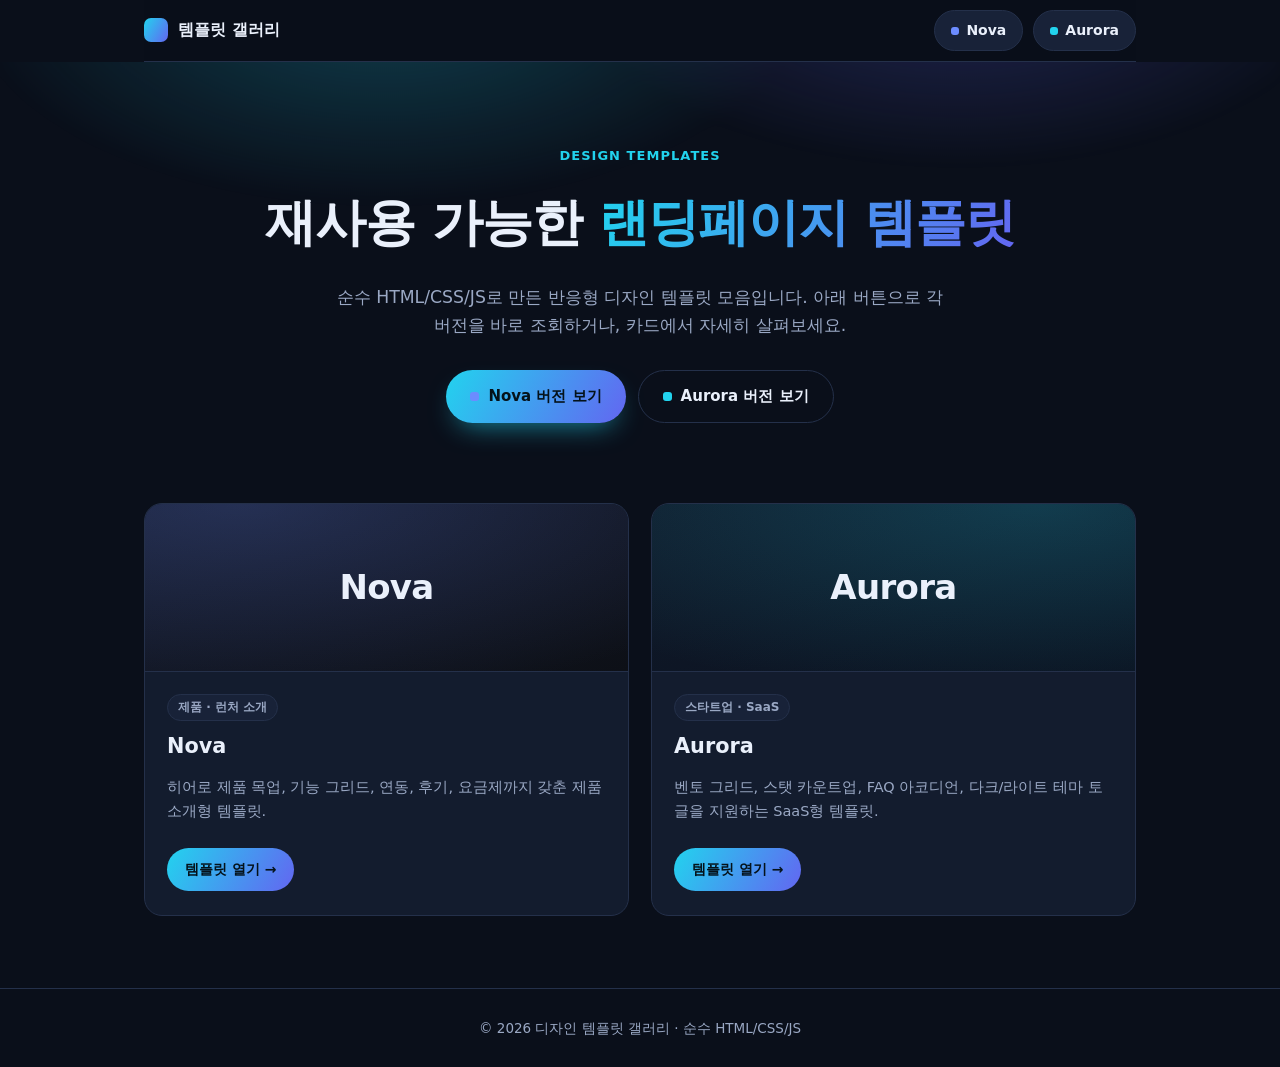
==== commit 2bbaebcd: "Add custom domain, version buttons, and site-building guide - CNAME: templete04.dreamitbiz.com custo" ====
--- a/index.html
+++ b/index.html
@@ -23,9 +23,31 @@
     a { color: inherit; text-decoration: none; }
     .wrap { max-width: 1040px; margin-inline: auto; padding: 0 24px; }
 
+    .topbar {
+      position: sticky; top: 0; z-index: 10;
+      display: flex; align-items: center; justify-content: space-between;
+      gap: 16px; height: 62px;
+      background: color-mix(in srgb, var(--bg) 78%, transparent);
+      backdrop-filter: blur(12px);
+      border-bottom: 1px solid var(--border);
+    }
+    .topbar__brand { display: flex; align-items: center; gap: 10px; font-weight: 700; }
+    .topbar__brand .mark { width: 24px; height: 24px; border-radius: 7px; background: var(--grad); }
+    .topbar__nav { display: flex; gap: 10px; }
+    .vbtn {
+      display: inline-flex; align-items: center; gap: 7px;
+      padding: 8px 16px; border-radius: 999px; font-weight: 600; font-size: 14px;
+      background: var(--surface-2); border: 1px solid var(--border); color: var(--text);
+      transition: transform .15s ease, border-color .2s ease, background .2s ease;
+    }
+    .vbtn:hover { transform: translateY(-1px); border-color: var(--brand); background: var(--surface); }
+    .vbtn .dot { width: 8px; height: 8px; border-radius: 3px; }
+    .vbtn .dot--nova { background: #6c8cff; }
+    .vbtn .dot--aurora { background: #22d3ee; }
+
     header.hero {
       position: relative; overflow: hidden;
-      text-align: center; padding: 96px 0 56px;
+      text-align: center; padding: 80px 0 56px;
     }
     header.hero::before {
       content: ""; position: absolute; inset: -40% 0 auto 0; height: 500px;
@@ -51,6 +73,22 @@
       position: relative; color: var(--muted); max-width: 56ch;
       margin: 18px auto 0; font-size: 1.08rem;
     }
+    .hero__buttons {
+      position: relative; display: flex; gap: 12px; justify-content: center;
+      flex-wrap: wrap; margin-top: 30px;
+    }
+    .btn-lg {
+      display: inline-flex; align-items: center; gap: 9px;
+      padding: 13px 24px; border-radius: 999px; font-weight: 700; font-size: 15px;
+      transition: transform .15s ease, box-shadow .2s ease, border-color .2s ease, background .2s ease;
+    }
+    .btn-lg--primary { background: var(--grad); color: #04121a; box-shadow: 0 12px 28px -12px rgba(34,211,238,.7); }
+    .btn-lg--primary:hover { transform: translateY(-2px); box-shadow: 0 16px 34px -12px rgba(34,211,238,.85); }
+    .btn-lg--outline { background: transparent; border: 1px solid var(--border); color: var(--text); }
+    .btn-lg--outline:hover { transform: translateY(-2px); border-color: var(--brand); background: var(--surface); }
+    .btn-lg .dot { width: 9px; height: 9px; border-radius: 3px; }
+    .btn-lg .dot--nova { background: #6c8cff; }
+    .btn-lg .dot--aurora { background: #22d3ee; }
 
     .grid {
       display: grid; grid-template-columns: repeat(2, 1fr);
@@ -95,11 +133,25 @@
   </style>
 </head>
 <body>
+  <div class="wrap">
+    <div class="topbar">
+      <span class="topbar__brand"><span class="mark" aria-hidden="true"></span> 템플릿 갤러리</span>
+      <nav class="topbar__nav" aria-label="템플릿 버전">
+        <a class="vbtn" href="./nova/"><span class="dot dot--nova" aria-hidden="true"></span>Nova</a>
+        <a class="vbtn" href="./aurora/"><span class="dot dot--aurora" aria-hidden="true"></span>Aurora</a>
+      </nav>
+    </div>
+  </div>
+
   <header class="hero">
     <div class="wrap">
       <span class="eyebrow">Design Templates</span>
       <h1>재사용 가능한 <span class="grad">랜딩페이지 템플릿</span></h1>
-      <p>순수 HTML/CSS/JS로 만든 반응형 디자인 템플릿 모음입니다. 원하는 템플릿을 골라 바로 사용하거나 커스터마이즈하세요.</p>
+      <p>순수 HTML/CSS/JS로 만든 반응형 디자인 템플릿 모음입니다. 아래 버튼으로 각 버전을 바로 조회하거나, 카드에서 자세히 살펴보세요.</p>
+      <div class="hero__buttons">
+        <a class="btn-lg btn-lg--primary" href="./nova/"><span class="dot dot--nova" aria-hidden="true"></span>Nova 버전 보기</a>
+        <a class="btn-lg btn-lg--outline" href="./aurora/"><span class="dot dot--aurora" aria-hidden="true"></span>Aurora 버전 보기</a>
+      </div>
     </div>
   </header>
 
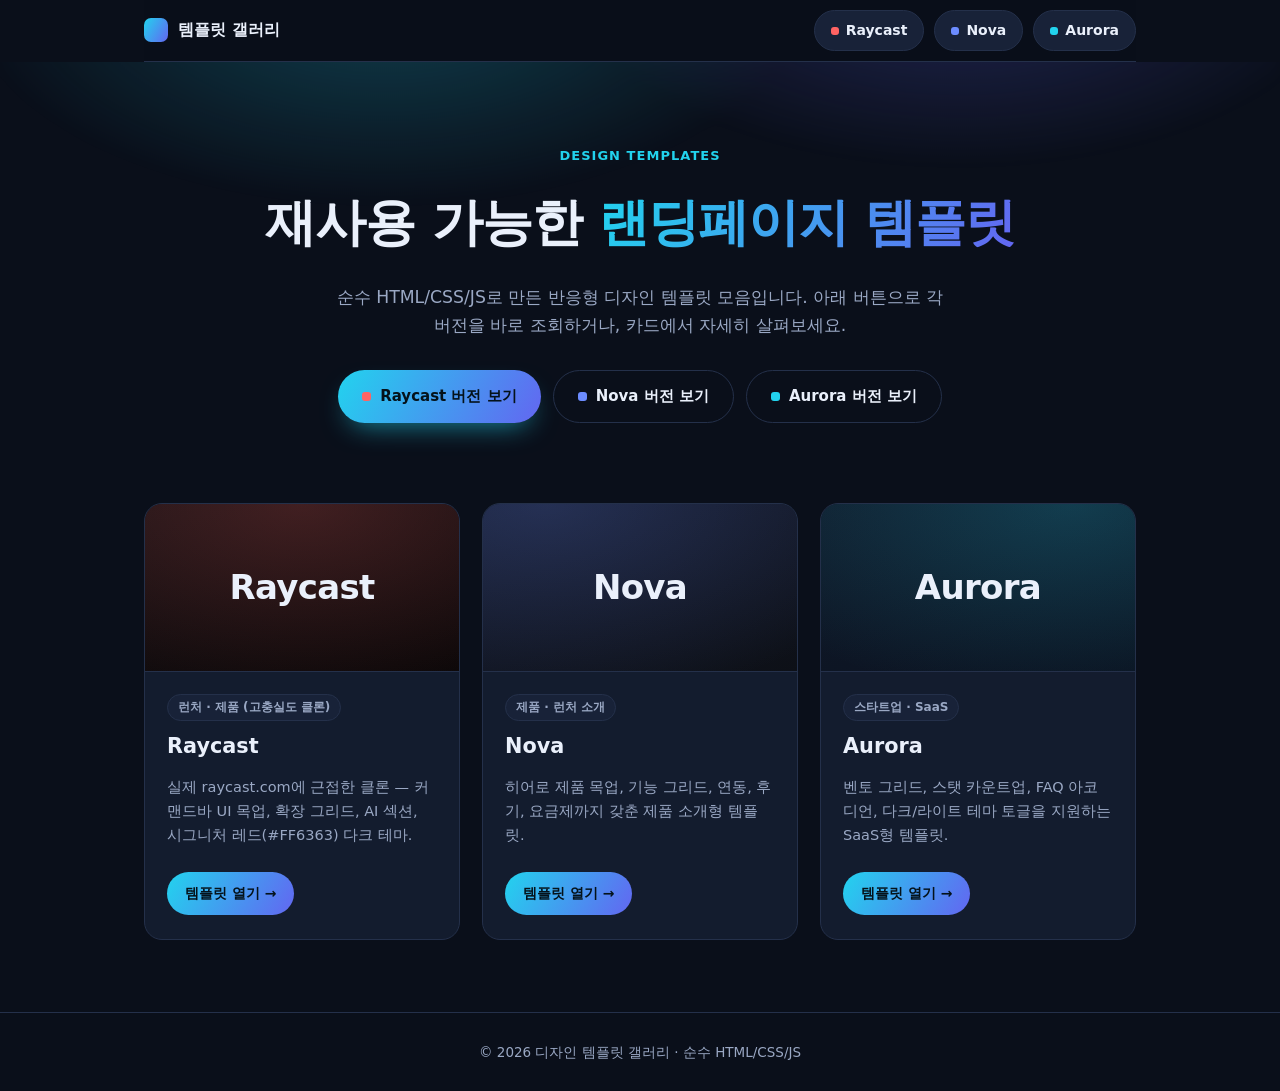
==== commit c9906702: "Add high-fidelity Raycast clone template - raycast/: faithful clone of raycast.com built from the re" ====
--- a/index.html
+++ b/index.html
@@ -42,6 +42,7 @@
     }
     .vbtn:hover { transform: translateY(-1px); border-color: var(--brand); background: var(--surface); }
     .vbtn .dot { width: 8px; height: 8px; border-radius: 3px; }
+    .vbtn .dot--raycast { background: #ff6363; }
     .vbtn .dot--nova { background: #6c8cff; }
     .vbtn .dot--aurora { background: #22d3ee; }
 
@@ -87,11 +88,13 @@
     .btn-lg--outline { background: transparent; border: 1px solid var(--border); color: var(--text); }
     .btn-lg--outline:hover { transform: translateY(-2px); border-color: var(--brand); background: var(--surface); }
     .btn-lg .dot { width: 9px; height: 9px; border-radius: 3px; }
+    .btn-lg .dot--raycast { background: #ff6363; }
     .btn-lg .dot--nova { background: #6c8cff; }
     .btn-lg .dot--aurora { background: #22d3ee; }
+    .thumb--raycast { background: radial-gradient(120% 120% at 50% 0%, #ff636333, transparent), linear-gradient(160deg,#141013,#0a0708); }
 
     .grid {
-      display: grid; grid-template-columns: repeat(2, 1fr);
+      display: grid; grid-template-columns: repeat(3, 1fr);
       gap: 22px; padding: 24px 0 72px;
     }
     .card {
@@ -128,7 +131,8 @@
 
     footer { border-top: 1px solid var(--border); padding: 28px 0; color: var(--muted); font-size: 13.5px; text-align: center; }
 
-    @media (max-width: 720px) { .grid { grid-template-columns: 1fr; } }
+    @media (max-width: 900px) { .grid { grid-template-columns: repeat(2, 1fr); } }
+    @media (max-width: 620px) { .grid { grid-template-columns: 1fr; } }
     @media (prefers-reduced-motion: reduce) { .card:hover { transform: none; } }
   </style>
 </head>
@@ -137,6 +141,7 @@
     <div class="topbar">
       <span class="topbar__brand"><span class="mark" aria-hidden="true"></span> 템플릿 갤러리</span>
       <nav class="topbar__nav" aria-label="템플릿 버전">
+        <a class="vbtn" href="./raycast/"><span class="dot dot--raycast" aria-hidden="true"></span>Raycast</a>
         <a class="vbtn" href="./nova/"><span class="dot dot--nova" aria-hidden="true"></span>Nova</a>
         <a class="vbtn" href="./aurora/"><span class="dot dot--aurora" aria-hidden="true"></span>Aurora</a>
       </nav>
@@ -149,7 +154,8 @@
       <h1>재사용 가능한 <span class="grad">랜딩페이지 템플릿</span></h1>
       <p>순수 HTML/CSS/JS로 만든 반응형 디자인 템플릿 모음입니다. 아래 버튼으로 각 버전을 바로 조회하거나, 카드에서 자세히 살펴보세요.</p>
       <div class="hero__buttons">
-        <a class="btn-lg btn-lg--primary" href="./nova/"><span class="dot dot--nova" aria-hidden="true"></span>Nova 버전 보기</a>
+        <a class="btn-lg btn-lg--primary" href="./raycast/"><span class="dot dot--raycast" aria-hidden="true"></span>Raycast 버전 보기</a>
+        <a class="btn-lg btn-lg--outline" href="./nova/"><span class="dot dot--nova" aria-hidden="true"></span>Nova 버전 보기</a>
         <a class="btn-lg btn-lg--outline" href="./aurora/"><span class="dot dot--aurora" aria-hidden="true"></span>Aurora 버전 보기</a>
       </div>
     </div>
@@ -157,6 +163,16 @@
 
   <main class="wrap">
     <div class="grid">
+      <a class="card" href="./raycast/">
+        <div class="thumb thumb--raycast">Raycast</div>
+        <div class="card__body">
+          <span class="tag">런처 · 제품 (고충실도 클론)</span>
+          <h2>Raycast</h2>
+          <p>실제 raycast.com에 근접한 클론 — 커맨드바 UI 목업, 확장 그리드, AI 섹션, 시그니처 레드(#FF6363) 다크 테마.</p>
+          <span class="card__cta">템플릿 열기 →</span>
+        </div>
+      </a>
+
       <a class="card" href="./nova/">
         <div class="thumb thumb--nova">Nova</div>
         <div class="card__body">
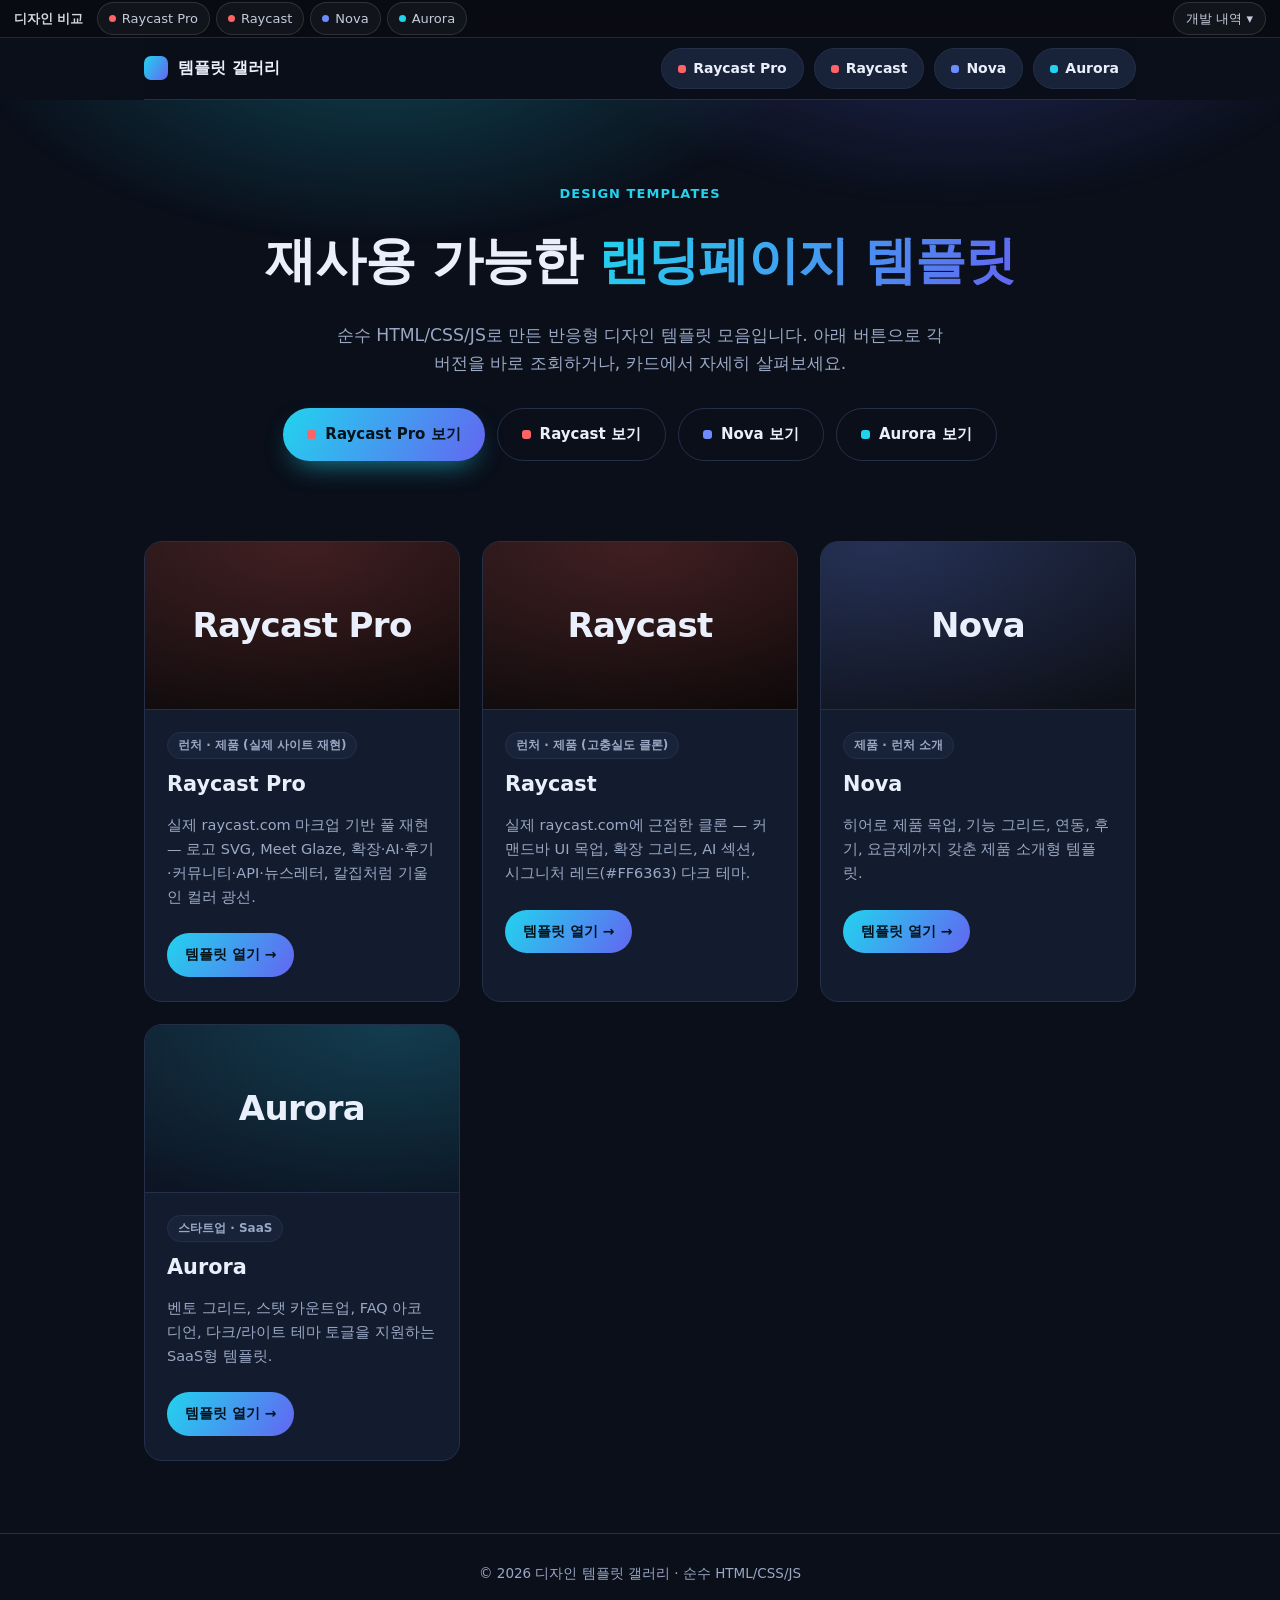
==== commit 597805a6: "Add Raycast Pro full clone, tilted rays, and version compare bar - raycast-pro/: fuller reproduction" ====
--- a/index.html
+++ b/index.html
@@ -141,6 +141,7 @@
     <div class="topbar">
       <span class="topbar__brand"><span class="mark" aria-hidden="true"></span> 템플릿 갤러리</span>
       <nav class="topbar__nav" aria-label="템플릿 버전">
+        <a class="vbtn" href="./raycast-pro/"><span class="dot dot--raycast" aria-hidden="true"></span>Raycast Pro</a>
         <a class="vbtn" href="./raycast/"><span class="dot dot--raycast" aria-hidden="true"></span>Raycast</a>
         <a class="vbtn" href="./nova/"><span class="dot dot--nova" aria-hidden="true"></span>Nova</a>
         <a class="vbtn" href="./aurora/"><span class="dot dot--aurora" aria-hidden="true"></span>Aurora</a>
@@ -154,15 +155,26 @@
       <h1>재사용 가능한 <span class="grad">랜딩페이지 템플릿</span></h1>
       <p>순수 HTML/CSS/JS로 만든 반응형 디자인 템플릿 모음입니다. 아래 버튼으로 각 버전을 바로 조회하거나, 카드에서 자세히 살펴보세요.</p>
       <div class="hero__buttons">
-        <a class="btn-lg btn-lg--primary" href="./raycast/"><span class="dot dot--raycast" aria-hidden="true"></span>Raycast 버전 보기</a>
-        <a class="btn-lg btn-lg--outline" href="./nova/"><span class="dot dot--nova" aria-hidden="true"></span>Nova 버전 보기</a>
-        <a class="btn-lg btn-lg--outline" href="./aurora/"><span class="dot dot--aurora" aria-hidden="true"></span>Aurora 버전 보기</a>
+        <a class="btn-lg btn-lg--primary" href="./raycast-pro/"><span class="dot dot--raycast" aria-hidden="true"></span>Raycast Pro 보기</a>
+        <a class="btn-lg btn-lg--outline" href="./raycast/"><span class="dot dot--raycast" aria-hidden="true"></span>Raycast 보기</a>
+        <a class="btn-lg btn-lg--outline" href="./nova/"><span class="dot dot--nova" aria-hidden="true"></span>Nova 보기</a>
+        <a class="btn-lg btn-lg--outline" href="./aurora/"><span class="dot dot--aurora" aria-hidden="true"></span>Aurora 보기</a>
       </div>
     </div>
   </header>
 
   <main class="wrap">
     <div class="grid">
+      <a class="card" href="./raycast-pro/">
+        <div class="thumb thumb--raycast">Raycast Pro</div>
+        <div class="card__body">
+          <span class="tag">런처 · 제품 (실제 사이트 재현)</span>
+          <h2>Raycast Pro</h2>
+          <p>실제 raycast.com 마크업 기반 풀 재현 — 로고 SVG, Meet Glaze, 확장·AI·후기·커뮤니티·API·뉴스레터, 칼집처럼 기울인 컬러 광선.</p>
+          <span class="card__cta">템플릿 열기 →</span>
+        </div>
+      </a>
+
       <a class="card" href="./raycast/">
         <div class="thumb thumb--raycast">Raycast</div>
         <div class="card__body">
@@ -198,5 +210,7 @@
   <footer>
     <div class="wrap">© 2026 디자인 템플릿 갤러리 · 순수 HTML/CSS/JS</div>
   </footer>
+
+  <script src="./compare-bar.js"></script>
 </body>
 </html>
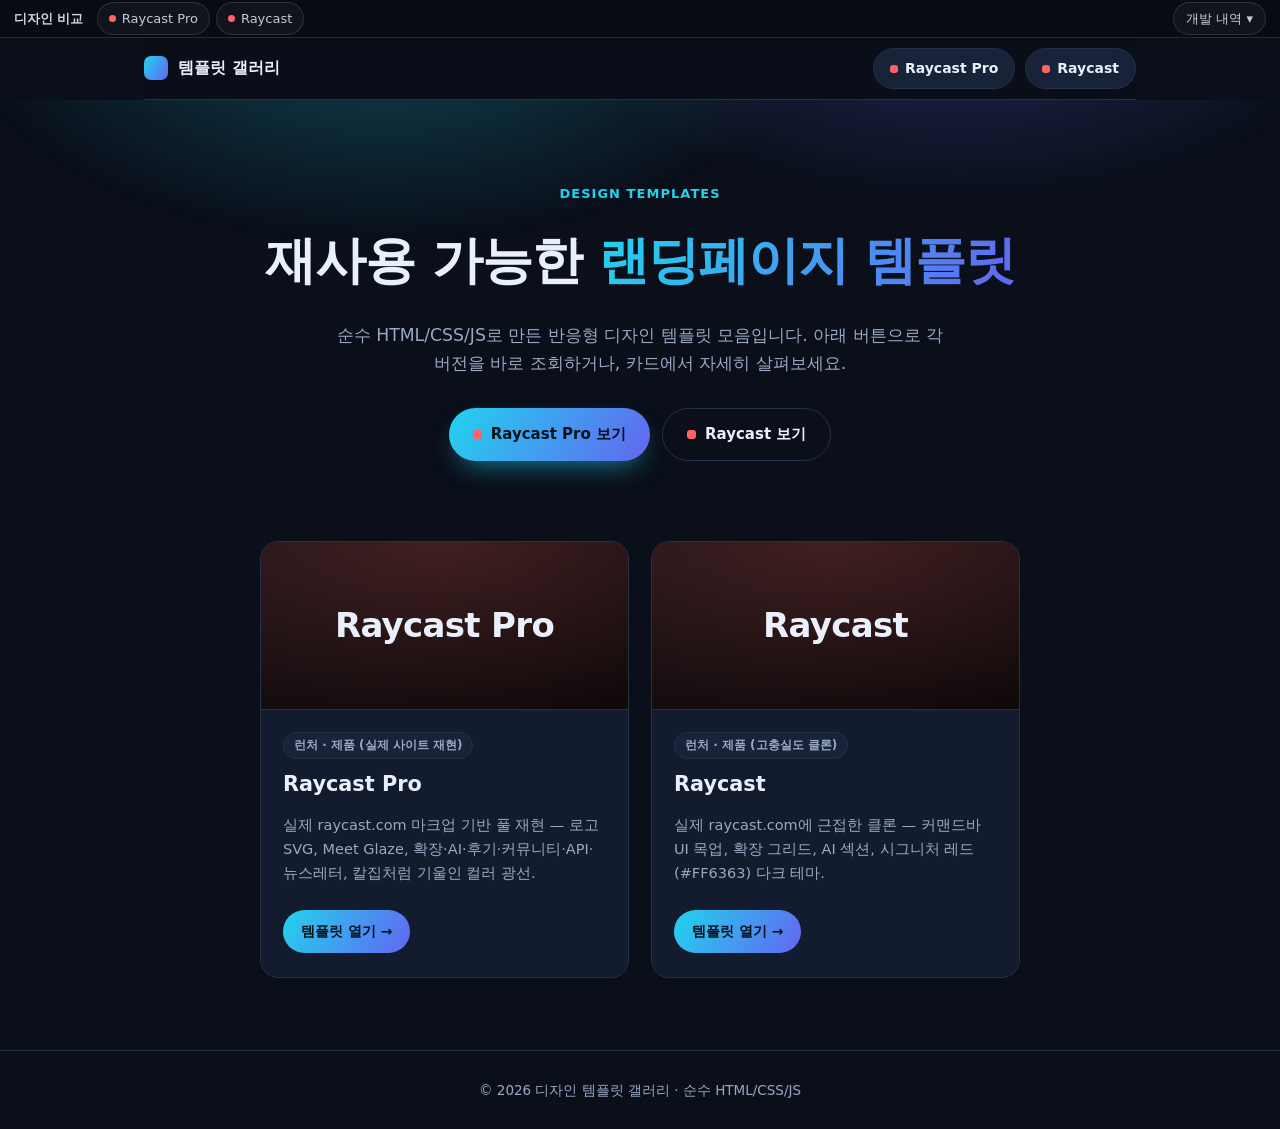
==== commit 5abb3ab5: "Remove Nova and Aurora templates - Delete nova/ and aurora/ folders - Prune references from gallery " ====
--- a/index.html
+++ b/index.html
@@ -3,7 +3,7 @@
 <head>
   <meta charset="UTF-8" />
   <meta name="viewport" content="width=device-width, initial-scale=1.0" />
-  <meta name="description" content="재사용 가능한 반응형 랜딩페이지 디자인 템플릿 모음 — Nova, Aurora." />
+  <meta name="description" content="재사용 가능한 반응형 랜딩페이지 디자인 템플릿 모음 — Raycast Pro, Raycast." />
   <title>디자인 템플릿 갤러리</title>
   <style>
     :root {
@@ -43,8 +43,6 @@
     .vbtn:hover { transform: translateY(-1px); border-color: var(--brand); background: var(--surface); }
     .vbtn .dot { width: 8px; height: 8px; border-radius: 3px; }
     .vbtn .dot--raycast { background: #ff6363; }
-    .vbtn .dot--nova { background: #6c8cff; }
-    .vbtn .dot--aurora { background: #22d3ee; }
 
     header.hero {
       position: relative; overflow: hidden;
@@ -89,12 +87,11 @@
     .btn-lg--outline:hover { transform: translateY(-2px); border-color: var(--brand); background: var(--surface); }
     .btn-lg .dot { width: 9px; height: 9px; border-radius: 3px; }
     .btn-lg .dot--raycast { background: #ff6363; }
-    .btn-lg .dot--nova { background: #6c8cff; }
-    .btn-lg .dot--aurora { background: #22d3ee; }
     .thumb--raycast { background: radial-gradient(120% 120% at 50% 0%, #ff636333, transparent), linear-gradient(160deg,#141013,#0a0708); }
 
     .grid {
-      display: grid; grid-template-columns: repeat(3, 1fr);
+      display: grid; grid-template-columns: repeat(2, 1fr);
+      max-width: 760px; margin-inline: auto;
       gap: 22px; padding: 24px 0 72px;
     }
     .card {
@@ -113,8 +110,6 @@
       font-size: 34px; font-weight: 800; letter-spacing: -.02em;
       border-bottom: 1px solid var(--border);
     }
-    .thumb--nova { background: radial-gradient(120% 120% at 20% 0%, #6c8cff33, transparent), linear-gradient(160deg,#141a2b,#0d1017); }
-    .thumb--aurora { background: radial-gradient(120% 120% at 80% 0%, #22d3ee33, transparent), linear-gradient(160deg,#101a2a,#0b1220); }
     .card__body { padding: 22px 22px 24px; display: flex; flex-direction: column; gap: 8px; flex: 1; }
     .card__body h2 { margin: 0; font-size: 1.3rem; }
     .tag {
@@ -143,8 +138,6 @@
       <nav class="topbar__nav" aria-label="템플릿 버전">
         <a class="vbtn" href="./raycast-pro/"><span class="dot dot--raycast" aria-hidden="true"></span>Raycast Pro</a>
         <a class="vbtn" href="./raycast/"><span class="dot dot--raycast" aria-hidden="true"></span>Raycast</a>
-        <a class="vbtn" href="./nova/"><span class="dot dot--nova" aria-hidden="true"></span>Nova</a>
-        <a class="vbtn" href="./aurora/"><span class="dot dot--aurora" aria-hidden="true"></span>Aurora</a>
       </nav>
     </div>
   </div>
@@ -157,8 +150,6 @@
       <div class="hero__buttons">
         <a class="btn-lg btn-lg--primary" href="./raycast-pro/"><span class="dot dot--raycast" aria-hidden="true"></span>Raycast Pro 보기</a>
         <a class="btn-lg btn-lg--outline" href="./raycast/"><span class="dot dot--raycast" aria-hidden="true"></span>Raycast 보기</a>
-        <a class="btn-lg btn-lg--outline" href="./nova/"><span class="dot dot--nova" aria-hidden="true"></span>Nova 보기</a>
-        <a class="btn-lg btn-lg--outline" href="./aurora/"><span class="dot dot--aurora" aria-hidden="true"></span>Aurora 보기</a>
       </div>
     </div>
   </header>
@@ -185,25 +176,6 @@
         </div>
       </a>
 
-      <a class="card" href="./nova/">
-        <div class="thumb thumb--nova">Nova</div>
-        <div class="card__body">
-          <span class="tag">제품 · 런처 소개</span>
-          <h2>Nova</h2>
-          <p>히어로 제품 목업, 기능 그리드, 연동, 후기, 요금제까지 갖춘 제품 소개형 템플릿.</p>
-          <span class="card__cta">템플릿 열기 →</span>
-        </div>
-      </a>
-
-      <a class="card" href="./aurora/">
-        <div class="thumb thumb--aurora">Aurora</div>
-        <div class="card__body">
-          <span class="tag">스타트업 · SaaS</span>
-          <h2>Aurora</h2>
-          <p>벤토 그리드, 스탯 카운트업, FAQ 아코디언, 다크/라이트 테마 토글을 지원하는 SaaS형 템플릿.</p>
-          <span class="card__cta">템플릿 열기 →</span>
-        </div>
-      </a>
     </div>
   </main>
 
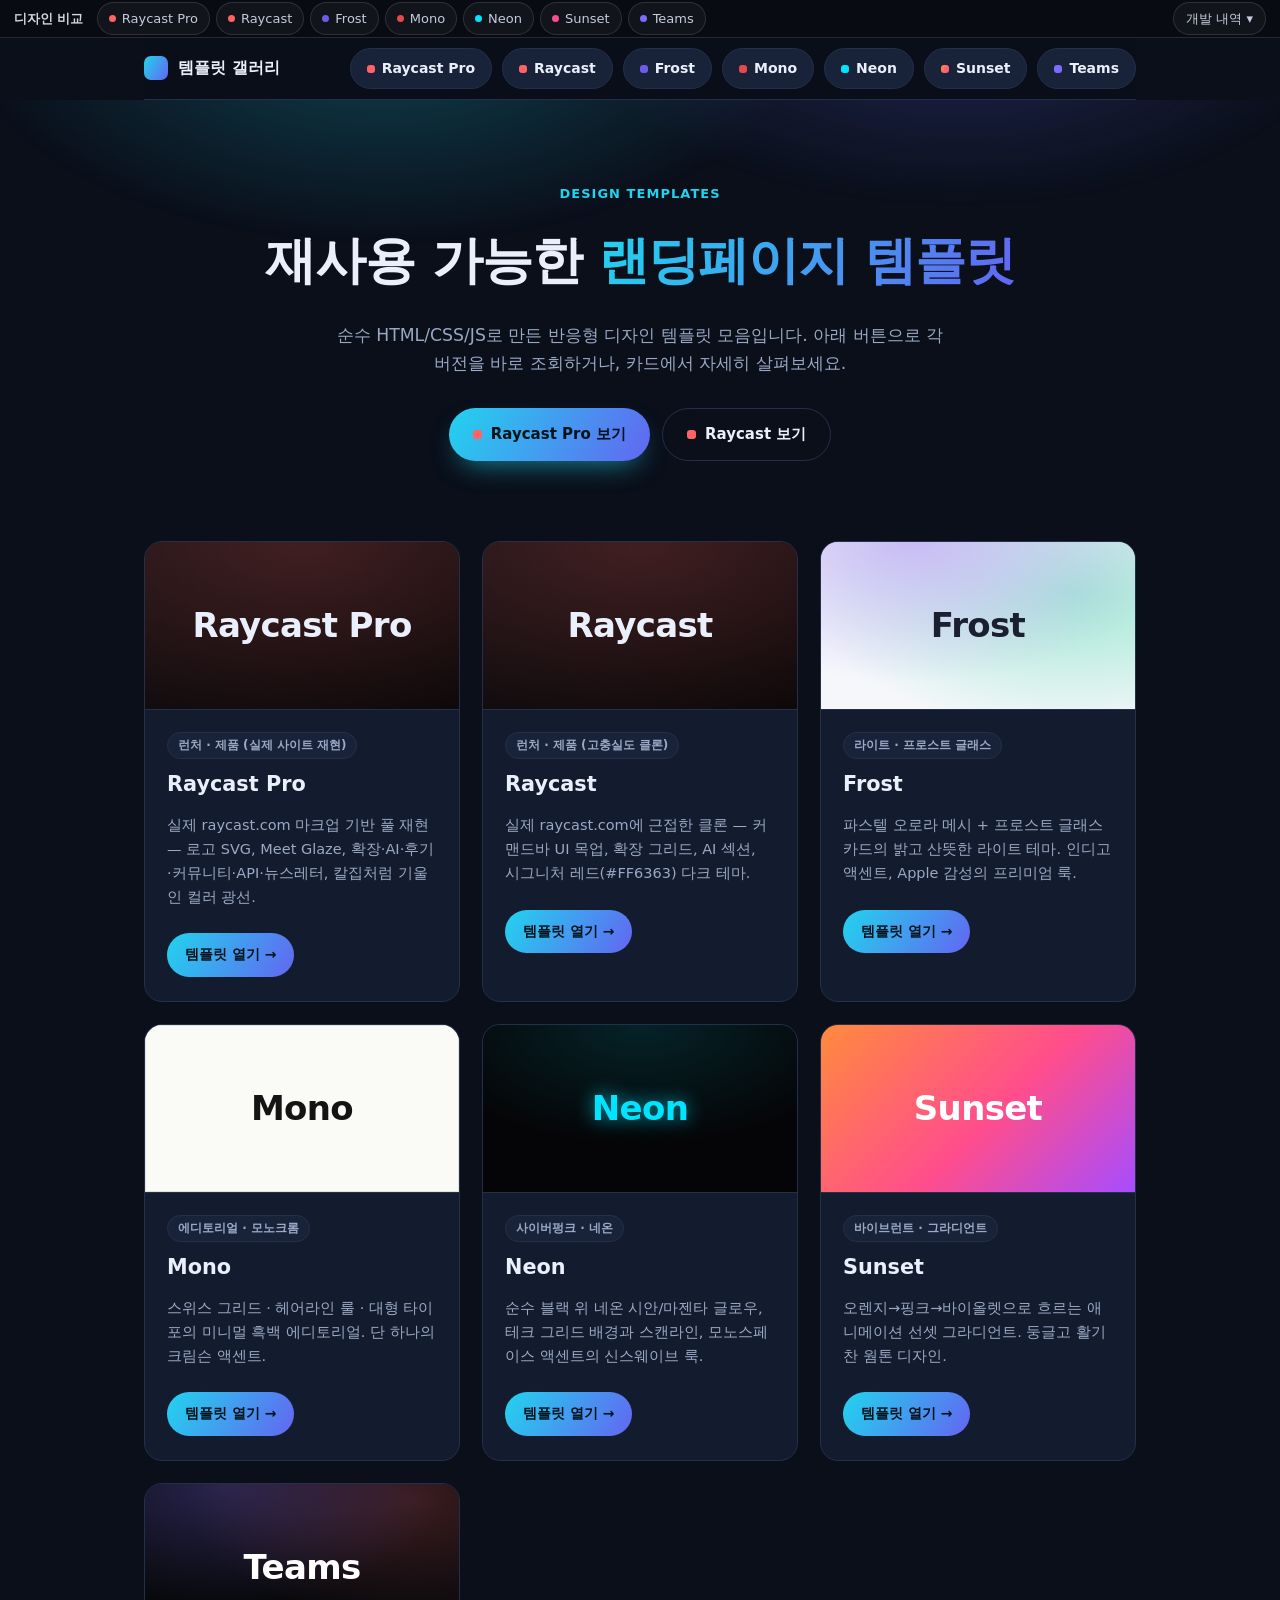
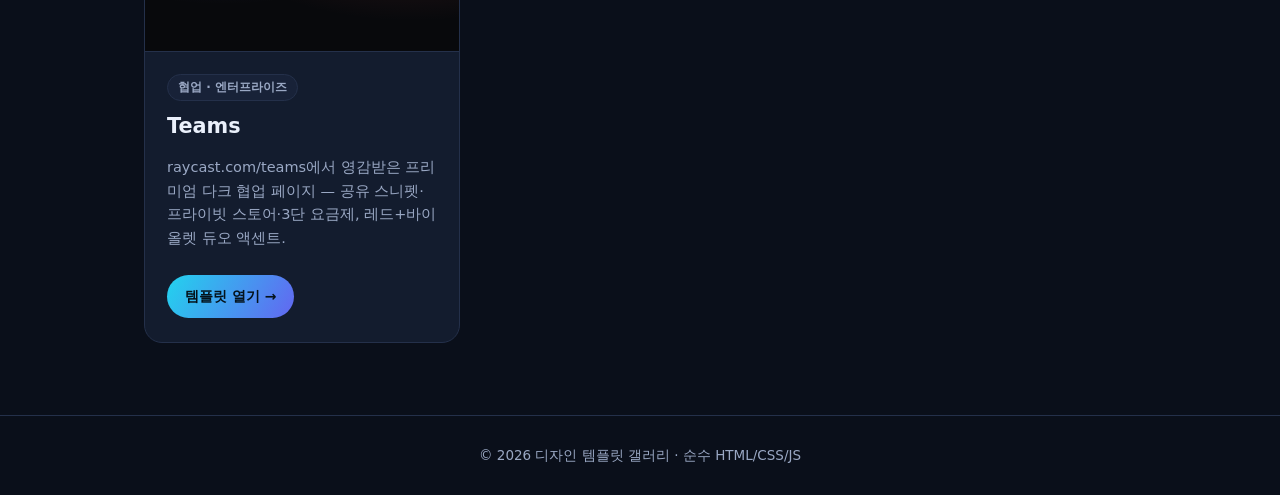
==== commit 8f8955ab: "완전히 다른 방향의 신규 디자인 템플릿 5종 추가 (Frost/Mono/Neon/Sunset/Teams) raycast.com을 100% 똑같이 복제하는 대신, 동일한 카피/섹션 " ====
--- a/index.html
+++ b/index.html
@@ -3,7 +3,7 @@
 <head>
   <meta charset="UTF-8" />
   <meta name="viewport" content="width=device-width, initial-scale=1.0" />
-  <meta name="description" content="재사용 가능한 반응형 랜딩페이지 디자인 템플릿 모음 — Raycast Pro, Raycast." />
+  <meta name="description" content="재사용 가능한 반응형 랜딩페이지 디자인 템플릿 모음 — Raycast Pro, Raycast, Frost, Mono, Neon, Sunset, Teams." />
   <title>디자인 템플릿 갤러리</title>
   <style>
     :root {
@@ -43,6 +43,11 @@
     .vbtn:hover { transform: translateY(-1px); border-color: var(--brand); background: var(--surface); }
     .vbtn .dot { width: 8px; height: 8px; border-radius: 3px; }
     .vbtn .dot--raycast { background: #ff6363; }
+    .dot--frost { background: #6c5ce7; }
+    .dot--mono { background: #e5484d; }
+    .dot--neon { background: #00e5ff; }
+    .dot--sunset { background: linear-gradient(120deg,#ff8a3d,#ff4d8d); }
+    .dot--teams { background: #7c6bff; }
 
     header.hero {
       position: relative; overflow: hidden;
@@ -88,10 +93,15 @@
     .btn-lg .dot { width: 9px; height: 9px; border-radius: 3px; }
     .btn-lg .dot--raycast { background: #ff6363; }
     .thumb--raycast { background: radial-gradient(120% 120% at 50% 0%, #ff636333, transparent), linear-gradient(160deg,#141013,#0a0708); }
+    .thumb--frost { color: #1b2030; background: radial-gradient(120% 120% at 30% 0%, #c9bcf5, transparent 70%), radial-gradient(120% 120% at 80% 30%, #9fe8d2, transparent 70%), #f6f7fb; }
+    .thumb--mono { color: #141414; background: #fafaf7; box-shadow: inset 0 0 0 1px #e2e2dd; }
+    .thumb--neon { color: #00e5ff; text-shadow: 0 0 18px rgba(0,229,255,.7); background: radial-gradient(120% 120% at 50% 0%, #00e5ff22, transparent 60%), #050507; }
+    .thumb--sunset { color: #fff; background: linear-gradient(135deg,#ff8a3d,#ff4d8d 55%,#a64dff); }
+    .thumb--teams { color: #fff; background: radial-gradient(120% 120% at 25% 0%, #7c6bff44, transparent 60%), radial-gradient(120% 120% at 85% 10%, #ff636333, transparent 60%), #08090c; }
 
     .grid {
-      display: grid; grid-template-columns: repeat(2, 1fr);
-      max-width: 760px; margin-inline: auto;
+      display: grid; grid-template-columns: repeat(3, 1fr);
+      max-width: 1040px; margin-inline: auto;
       gap: 22px; padding: 24px 0 72px;
     }
     .card {
@@ -126,6 +136,8 @@
 
     footer { border-top: 1px solid var(--border); padding: 28px 0; color: var(--muted); font-size: 13.5px; text-align: center; }
 
+    .topbar__nav { overflow-x: auto; scrollbar-width: none; }
+    .topbar__nav::-webkit-scrollbar { display: none; }
     @media (max-width: 900px) { .grid { grid-template-columns: repeat(2, 1fr); } }
     @media (max-width: 620px) { .grid { grid-template-columns: 1fr; } }
     @media (prefers-reduced-motion: reduce) { .card:hover { transform: none; } }
@@ -138,6 +150,11 @@
       <nav class="topbar__nav" aria-label="템플릿 버전">
         <a class="vbtn" href="./raycast-pro/"><span class="dot dot--raycast" aria-hidden="true"></span>Raycast Pro</a>
         <a class="vbtn" href="./raycast/"><span class="dot dot--raycast" aria-hidden="true"></span>Raycast</a>
+        <a class="vbtn" href="./raycast-frost/"><span class="dot dot--frost" aria-hidden="true"></span>Frost</a>
+        <a class="vbtn" href="./raycast-mono/"><span class="dot dot--mono" aria-hidden="true"></span>Mono</a>
+        <a class="vbtn" href="./raycast-neon/"><span class="dot dot--neon" aria-hidden="true"></span>Neon</a>
+        <a class="vbtn" href="./raycast-sunset/"><span class="dot dot--sunset" aria-hidden="true"></span>Sunset</a>
+        <a class="vbtn" href="./raycast-teams/"><span class="dot dot--teams" aria-hidden="true"></span>Teams</a>
       </nav>
     </div>
   </div>
@@ -176,6 +193,56 @@
         </div>
       </a>
 
+      <a class="card" href="./raycast-frost/">
+        <div class="thumb thumb--frost">Frost</div>
+        <div class="card__body">
+          <span class="tag">라이트 · 프로스트 글래스</span>
+          <h2>Frost</h2>
+          <p>파스텔 오로라 메시 + 프로스트 글래스 카드의 밝고 산뜻한 라이트 테마. 인디고 액센트, Apple 감성의 프리미엄 룩.</p>
+          <span class="card__cta">템플릿 열기 →</span>
+        </div>
+      </a>
+
+      <a class="card" href="./raycast-mono/">
+        <div class="thumb thumb--mono">Mono</div>
+        <div class="card__body">
+          <span class="tag">에디토리얼 · 모노크롬</span>
+          <h2>Mono</h2>
+          <p>스위스 그리드 · 헤어라인 룰 · 대형 타이포의 미니멀 흑백 에디토리얼. 단 하나의 크림슨 액센트.</p>
+          <span class="card__cta">템플릿 열기 →</span>
+        </div>
+      </a>
+
+      <a class="card" href="./raycast-neon/">
+        <div class="thumb thumb--neon">Neon</div>
+        <div class="card__body">
+          <span class="tag">사이버펑크 · 네온</span>
+          <h2>Neon</h2>
+          <p>순수 블랙 위 네온 시안/마젠타 글로우, 테크 그리드 배경과 스캔라인, 모노스페이스 액센트의 신스웨이브 룩.</p>
+          <span class="card__cta">템플릿 열기 →</span>
+        </div>
+      </a>
+
+      <a class="card" href="./raycast-sunset/">
+        <div class="thumb thumb--sunset">Sunset</div>
+        <div class="card__body">
+          <span class="tag">바이브런트 · 그라디언트</span>
+          <h2>Sunset</h2>
+          <p>오렌지→핑크→바이올렛으로 흐르는 애니메이션 선셋 그라디언트. 둥글고 활기찬 웜톤 디자인.</p>
+          <span class="card__cta">템플릿 열기 →</span>
+        </div>
+      </a>
+
+      <a class="card" href="./raycast-teams/">
+        <div class="thumb thumb--teams">Teams</div>
+        <div class="card__body">
+          <span class="tag">협업 · 엔터프라이즈</span>
+          <h2>Teams</h2>
+          <p>raycast.com/teams에서 영감받은 프리미엄 다크 협업 페이지 — 공유 스니펫·프라이빗 스토어·3단 요금제, 레드+바이올렛 듀오 액센트.</p>
+          <span class="card__cta">템플릿 열기 →</span>
+        </div>
+      </a>
+
     </div>
   </main>
 
